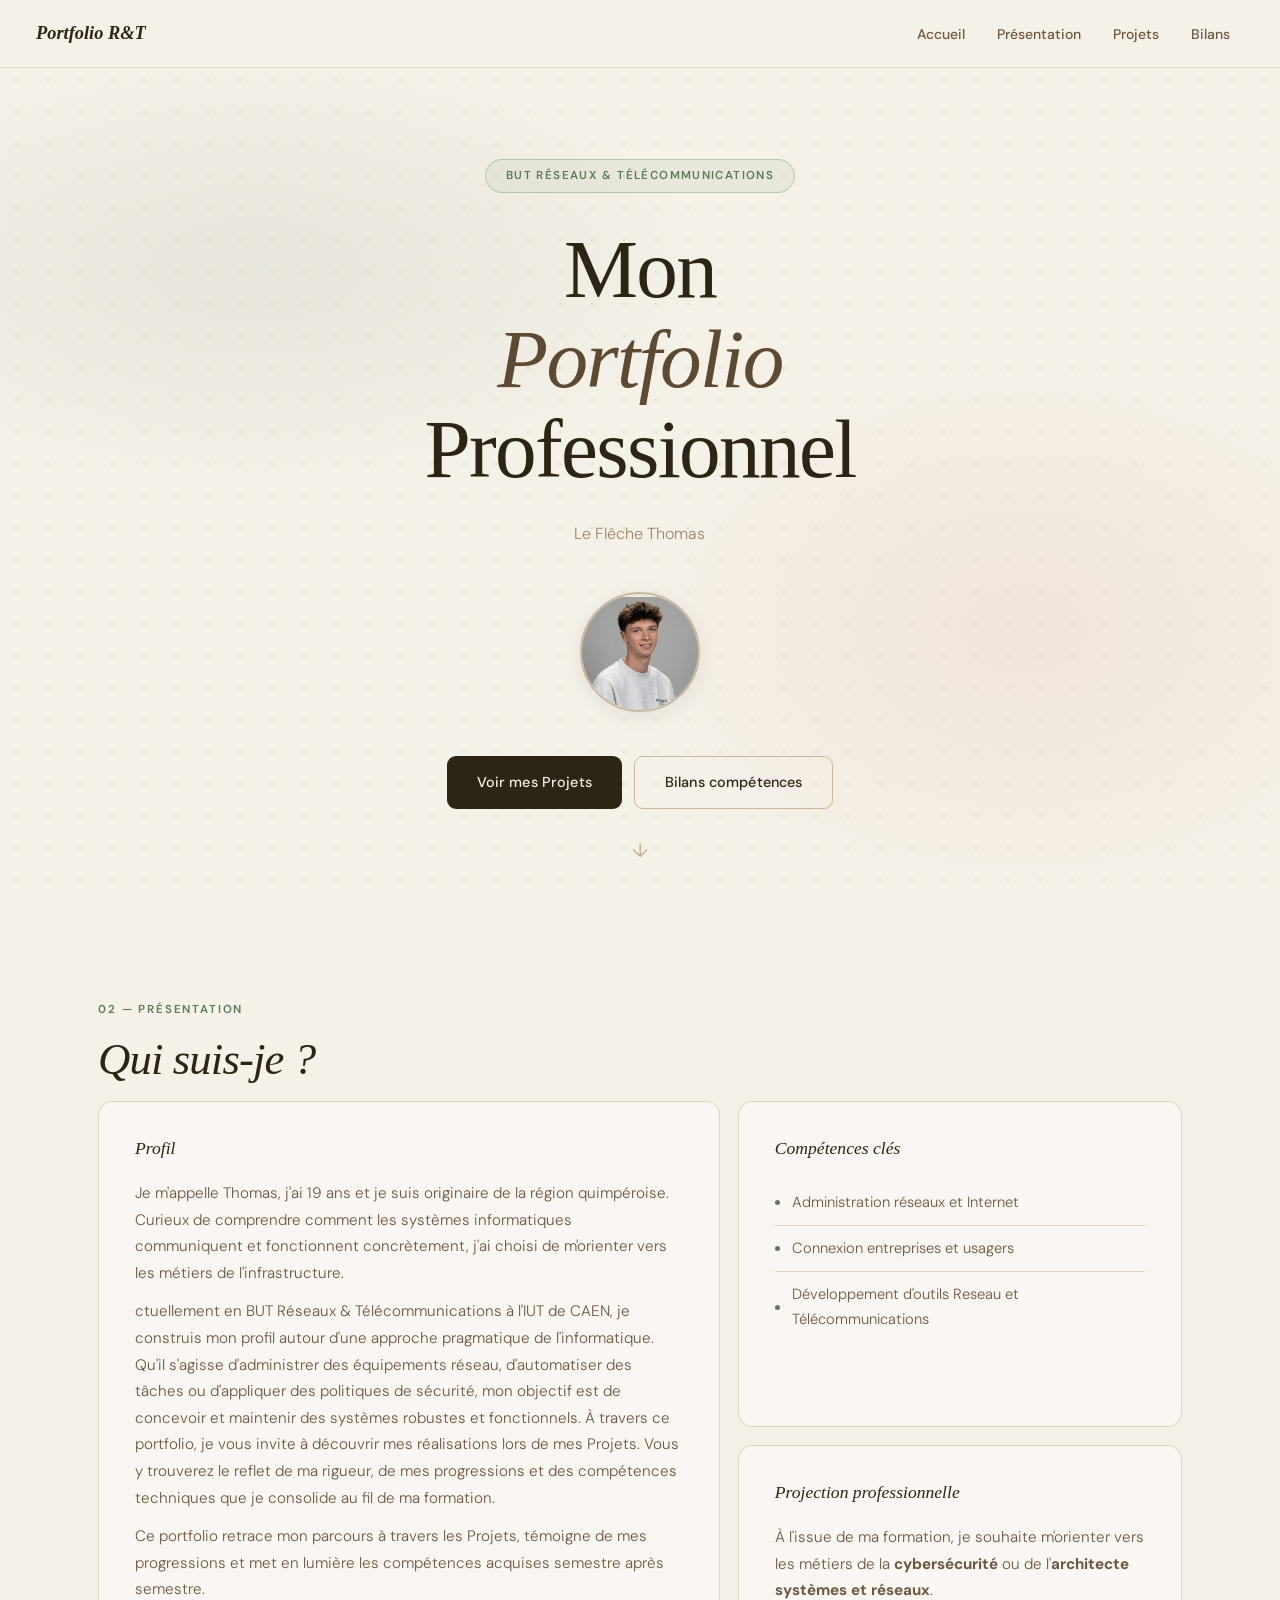
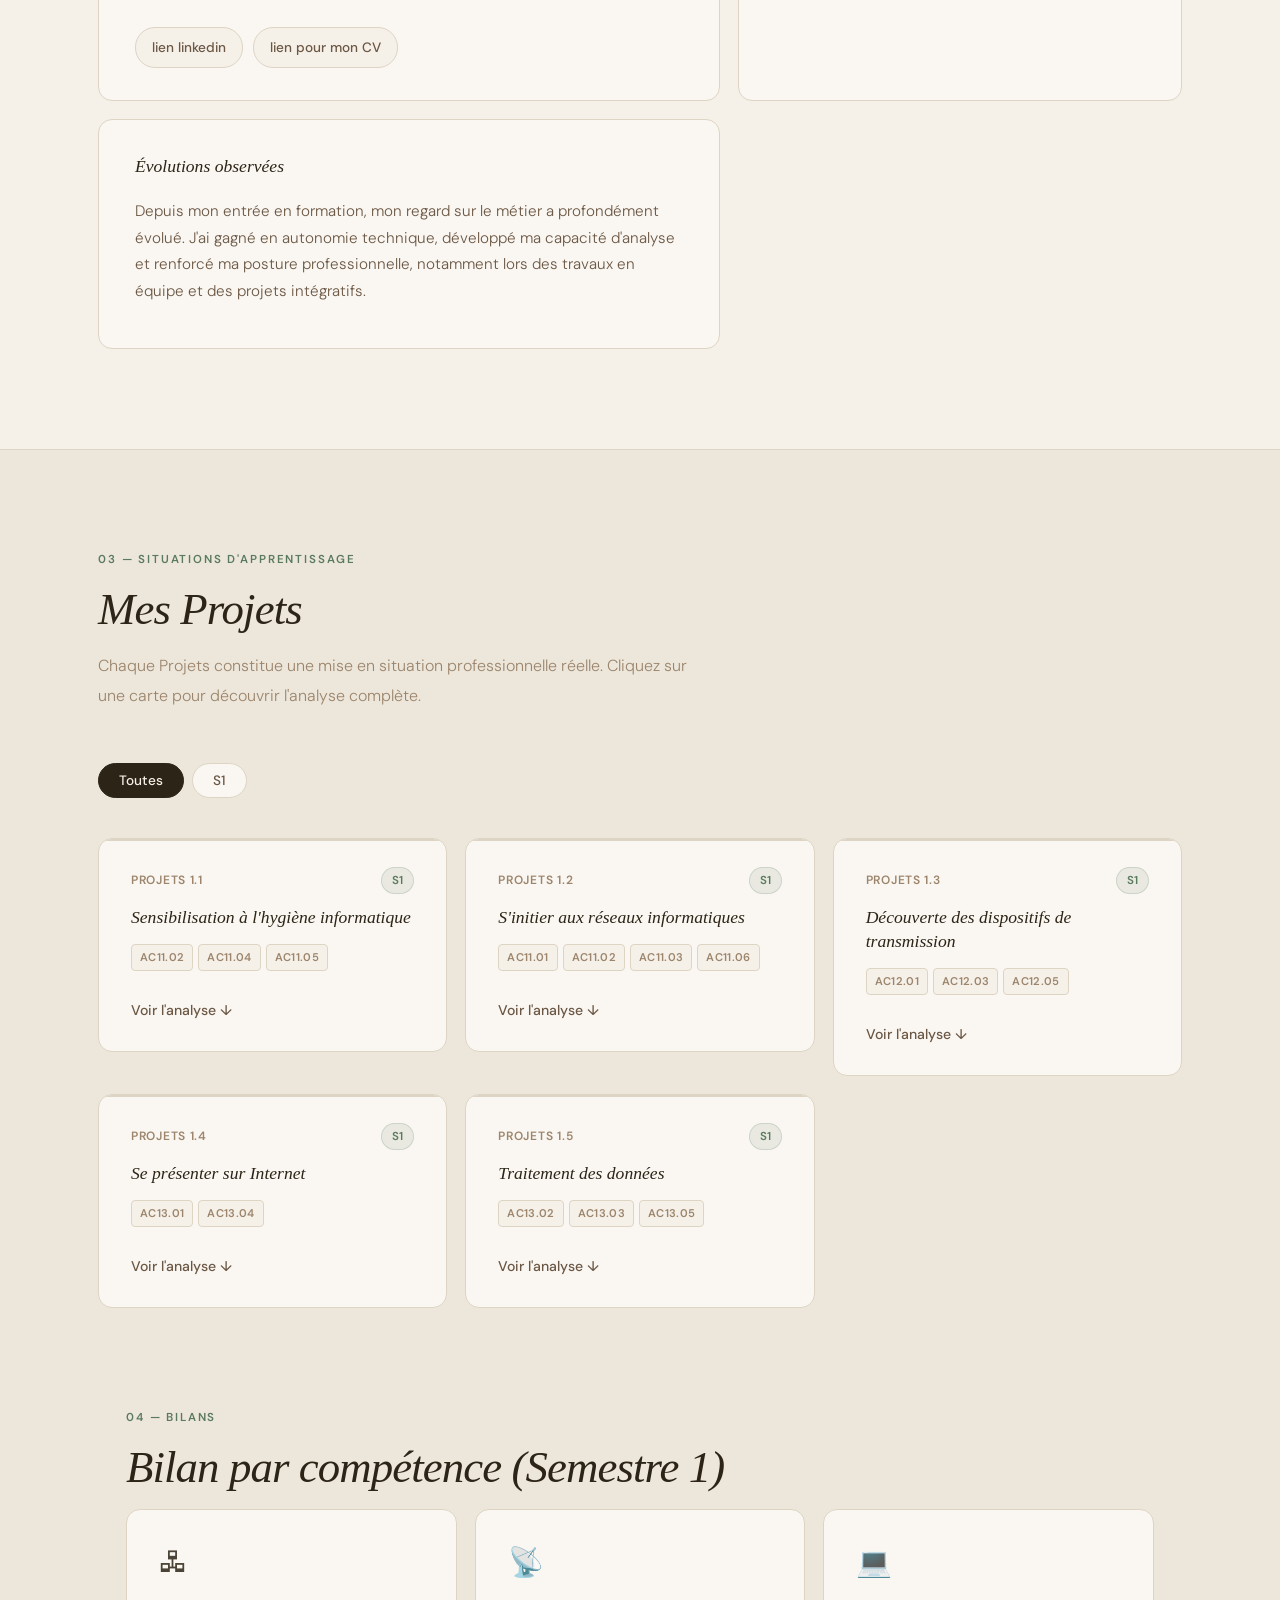
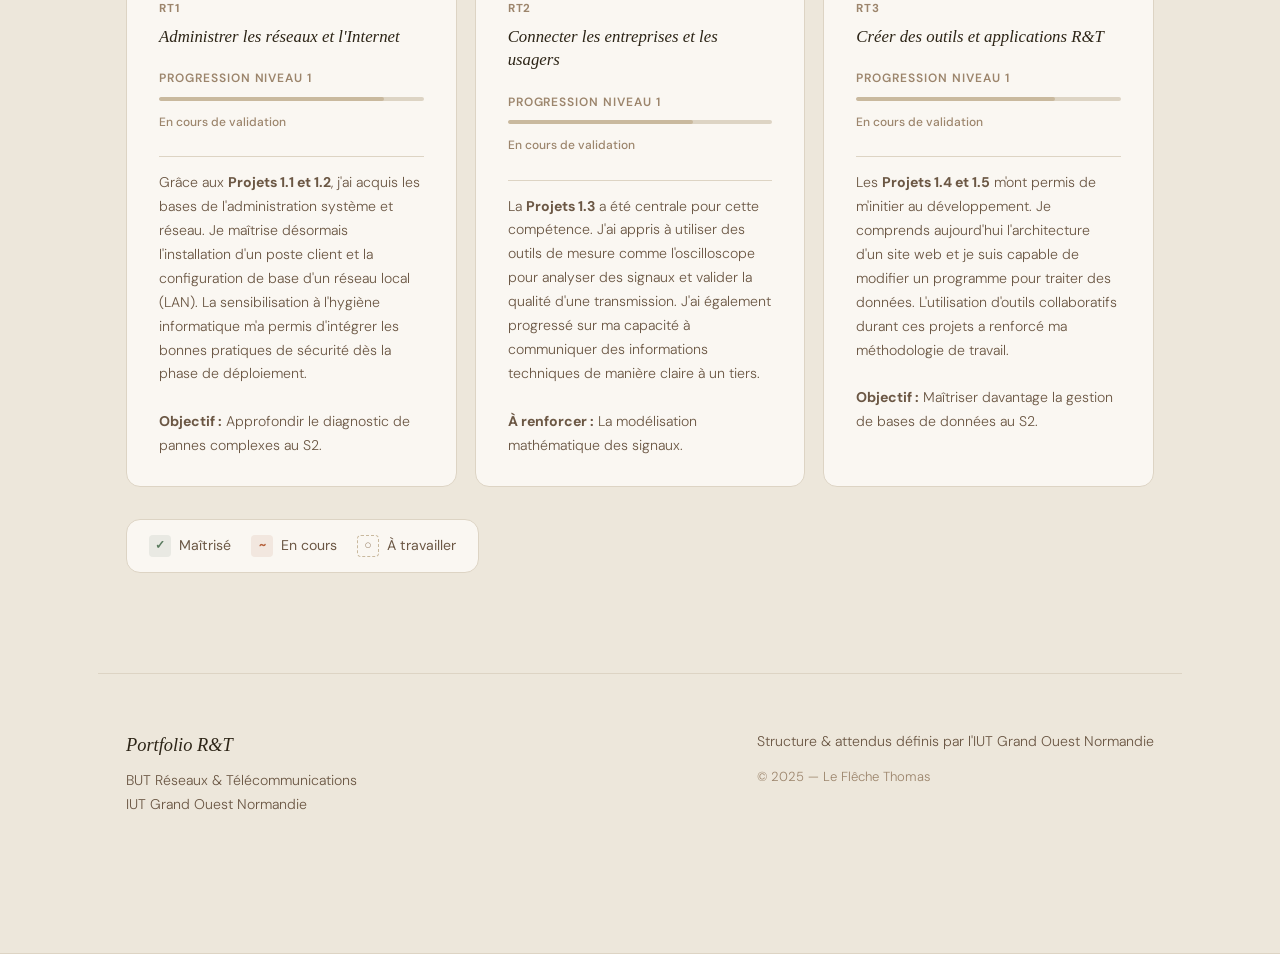
==== index.html @ 27dbfc7d "Replace 'SAÉ' with 'Projets' throughout index.html" ====
<!DOCTYPE html>
<html lang="fr">
<head>
  <meta charset="UTF-8" />
  <meta name="viewport" content="width=device-width, initial-scale=1.0" />
  <title>Portfolio — BUT R&T | IUT Grand Ouest Normandie</title>
  <link rel="stylesheet" href="style.css" />
  <link href="https://fonts.googleapis.com/css2?family=Syne:wght@400;600;700;800&family=DM+Sans:ital,opsz,wght@0,9..40,300;0,9..40,400;0,9..40,500;1,9..40,300&display=swap" rel="stylesheet" />
</head>
<body>

  <!-- ══════════ NAVIGATION ══════════ -->
  <nav class="nav" id="nav">
    <div class="nav__logo">Portfolio R&T</div>
    <ul class="nav__links">
      <li><a href="#accueil">Accueil</a></li>
      <li><a href="#presentation">Présentation</a></li>
      <li><a href="#saes">Projets</a></li>
      <li><a href="#bilans">Bilans</a></li>
    </ul>
    <button class="nav__burger" id="burger" aria-label="Menu">
      <span></span><span></span><span></span>
    </button>
  </nav>

  <!-- ══════════ HERO ══════════ -->
  <section class="hero" id="accueil">
    <div class="hero__bg">
      <div class="hero__grid"></div>
      <div class="hero__orb hero__orb--1"></div>
      <div class="hero__orb hero__orb--2"></div>
    </div>
    <div class="hero__content">
      <div class="hero__badge">BUT Réseaux & Télécommunications</div>
      <h1 class="hero__title">
        Mon<br /><span class="hero__accent">Portfolio</span><br />Professionnel
      </h1>
      <p class="hero__subtitle">
        Le Flêche Thomas<br />
      </p>
      <div class="hero__photo-wrap">
        <div class="hero__photo-placeholder">
          <svg viewBox="0 0 80 80" fill="none"><circle cx="40" cy="32" r="18" fill="var(--accent-dim)"/><ellipse cx="40" cy="72" rx="28" ry="18" fill="var(--accent-dim)"/></svg>
          <span><img src="moi.jpeg" alt=""></span>
        </div>
      </div>
      <div class="hero__cta">
        <a href="#saes" class="btn btn--primary">Voir mes Projets</a>
        <a href="#bilans" class="btn btn--ghost">Bilans compétences</a>
      </div>
    </div>
    <div class="hero__scroll">↓</div>
  </section>

  <!-- ══════════ PRÉSENTATION ══════════ -->
  <section class="section" id="presentation">
    <div class="container">
      <div class="section__label">02 — Présentation</div>
      <h2 class="section__title">Qui suis-je ?</h2>

      <div class="pres__grid">
        <div class="pres__card pres__card--main">
          <h3>Profil</h3>
          <p>
            Je m'appelle Thomas, j'ai 19 ans et je suis originaire de la région quimpéroise. 
            Curieux de comprendre comment les systèmes informatiques communiquent et fonctionnent concrètement, 
            j'ai choisi de m'orienter vers les métiers de l'infrastructure. 
          </p>
          <p>ctuellement en BUT Réseaux & Télécommunications à l'IUT de CAEN, 
            je construis mon profil autour d'une approche pragmatique de l'informatique. Qu'il s'agisse d'administrer des équipements réseau, 
            d'automatiser des tâches ou d'appliquer des politiques de sécurité, mon objectif est de concevoir et maintenir des systèmes robustes et fonctionnels.
            À travers ce portfolio, je vous invite à découvrir mes réalisations lors de mes Projets. 
            Vous y trouverez le reflet de ma rigueur, de mes progressions et des compétences techniques que je consolide au fil de ma formation.
          </p>
          <p>
            Ce portfolio retrace mon parcours à travers les Projets, témoigne de mes
            progressions et met en lumière les compétences acquises semestre après
            semestre.
          </p>
          <div class="pres__links">
            <a href="https://www.linkedin.com/in/thomas-le-fleche-48b025350" class="link-pill" target="_blank">lien linkedin</a>
            <a href="CV-Thomas-LE-FLECHE.pdf" class="link-pill" target="_blank">lien pour mon CV </a>
          </div>
        </div>

        <div class="pres__card">
          <h3>Compétences clés</h3>
          <ul class="skill-list">
            <li><span class="skill-dot"></span>Administration réseaux et Internet</li>
            <li><span class="skill-dot"></span>Connexion entreprises et usagers</li>
            <li><span class="skill-dot"></span>Développement d'outils Reseau et Télécommunications</li>
        </div>

        <div class="pres__card">
          <h3>Projection professionnelle</h3>
          <p>
            À l'issue de ma formation, je souhaite m'orienter vers les métiers
            de la <strong>cybersécurité</strong> ou de l'<strong>architecte
            systèmes et réseaux</strong>.
          </p>
        </div>

        <div class="pres__card">
          <h3>Évolutions observées</h3>
          <p>
            Depuis mon entrée en formation, mon regard sur le métier a profondément
            évolué. J'ai gagné en autonomie technique, développé ma capacité d'analyse
            et renforcé ma posture professionnelle, notamment lors des travaux en
            équipe et des projets intégratifs.
          </p>
        </div>
      </div>
    </div>
  </section>

  <!-- ══════════ SAÉ ══════════ -->
<section class="section section--dark" id="saes">
    <div class="container">
      <div class="section__label">03 — Situations d'Apprentissage</div>
      <h2 class="section__title">Mes Projets</h2>
      <p class="section__intro">
        Chaque Projets constitue une mise en situation professionnelle réelle.
        Cliquez sur une carte pour découvrir l'analyse complète.
      </p>

      <div class="saes__filters">
        <button class="filter-btn active" data-filter="all">Toutes</button>
        <button class="filter-btn" data-filter="s1">S1</button>
      </div>

      <div class="saes__grid">
        <article class="sae-card" data-sem="s1">
          <div class="sae-card__header">
            <span class="sae-card__code">Projets 1.1</span>
            <span class="sae-card__sem">S1</span>
          </div>
          <h3 class="sae-card__title">Sensibilisation à l'hygiène informatique</h3>
          <div class="sae-card__acs">
            <span class="ac-tag">AC11.02</span>
            <span class="ac-tag">AC11.04</span>
            <span class="ac-tag">AC11.05</span>
          </div>
          <div class="sae-card__body">
            <div class="sae-section">
              <h4>Description</h4>
              <p>Analyse de la politique de sécurité et identification des risques en milieu professionnel.</p>
            </div>
            <div class="sae-section">
              <h4>Autoévaluation</h4>
              <p>Prise de conscience de l'importance de la sécurité au quotidien. Axe d'amélioration : approfondir les aspects réglementaires.</p>
            </div>
          </div>
          <button class="sae-card__toggle">Voir l'analyse ↓</button>
        </article>

        <article class="sae-card" data-sem="s1">
          <div class="sae-card__header">
            <span class="sae-card__code">Projets 1.2</span>
            <span class="sae-card__sem">S1</span>
          </div>
          <h3 class="sae-card__title">S'initier aux réseaux informatiques</h3>
          <div class="sae-card__acs">
            <span class="ac-tag">AC11.01</span>
            <span class="ac-tag">AC11.02</span>
            <span class="ac-tag">AC11.03</span>
            <span class="ac-tag">AC11.06</span>
          </div>
          <div class="sae-card__body">
            <div class="sae-section">
              <h4>Description</h4>
              <p>Configuration de base d'un réseau local et installation de postes clients.</p>
            </div>
            <div class="sae-section">
              <h4>Autoévaluation</h4>
              <p>Bonne maîtrise des commandes de base. Progression sur la compréhension du modèle OSI.</p>
            </div>
          </div>
          <button class="sae-card__toggle">Voir l'analyse ↓</button>
        </article>

        <article class="sae-card" data-sem="s1">
          <div class="sae-card__header">
            <span class="sae-card__code">Projets 1.3</span>
            <span class="sae-card__sem">S1</span>
          </div>
          <h3 class="sae-card__title">Découverte des dispositifs de transmission</h3>
          <div class="sae-card__acs">
            <span class="ac-tag">AC12.01</span>
            <span class="ac-tag">AC12.03</span>
            <span class="ac-tag">AC12.05</span>
          </div>
          <div class="sae-card__body">
            <div class="sae-section">
              <h4>Description</h4>
              <p>Mesure et analyse de signaux pour comprendre les principes fondamentaux de la transmission de données.</p>
            </div>
            <div class="sae-section">
              <h4>Autoévaluation</h4>
              <p>Utilisation efficace des outils de mesure (oscilloscope). Compréhension claire des phénomènes de propagation.</p>
            </div>
          </div>
          <button class="sae-card__toggle">Voir l'analyse ↓</button>
        </article>

        <article class="sae-card" data-sem="s1">
          <div class="sae-card__header">
            <span class="sae-card__code">Projets 1.4</span>
            <span class="sae-card__sem">S1</span>
          </div>
          <h3 class="sae-card__title">Se présenter sur Internet</h3>
          <div class="sae-card__acs">
            <span class="ac-tag">AC13.01</span>
            <span class="ac-tag">AC13.04</span>
          </div>
          <div class="sae-card__body">
            <div class="sae-section">
              <h4>Description</h4>
              <p>Apprentissage de l'architecture d'un site Web et utilisation des outils de développement.</p>
            </div>
          </div>
          <button class="sae-card__toggle">Voir l'analyse ↓</button>
        </article>

        <article class="sae-card" data-sem="s1">
          <div class="sae-card__header">
            <span class="sae-card__code">Projets 1.5</span>
            <span class="sae-card__sem">S1</span>
          </div>
          <h3 class="sae-card__title">Traitement des données</h3>
          <div class="sae-card__acs">
            <span class="ac-tag">AC13.02</span>
            <span class="ac-tag">AC13.03</span>
            <span class="ac-tag">AC13.05</span>
          </div>
          <div class="sae-card__body">
            <div class="sae-section">
              <h4>Description</h4>
              <p>Lire, exécuter et modifier un programme pour traiter des ensembles de données.</p>
            </div>
          </div>
          <button class="sae-card__toggle">Voir l'analyse ↓</button>
        </article>
      </div>
  <!-- ══════════ BILANS COMPÉTENCES ══════════ -->
 <section class="section" id="bilans">
    <div class="container">
      <div class="section__label">04 — Bilans</div>
      <h2 class="section__title">Bilan par compétence (Semestre 1)</h2>

      <div class="bilans__grid">

        <div class="bilan-card">
          <div class="bilan-card__icon">🖧</div>
          <div class="bilan-card__code">RT1</div>
          <h3>Administrer les réseaux et l'Internet</h3>
          <div class="bilan-card__level">
            <span class="level-label">Progression Niveau 1</span>
            <div class="level-bar"><div class="level-fill" style="width:85%"></div></div>
            <span class="level-pct">En cours de validation</span>
          </div>
          <p class="bilan-card__text">
            Grâce aux <strong>Projets 1.1 et 1.2</strong>, j'ai acquis les bases de l'administration système et réseau. Je maîtrise désormais l'installation d'un poste client et la configuration de base d'un réseau local (LAN). La sensibilisation à l'hygiène informatique m'a permis d'intégrer les bonnes pratiques de sécurité dès la phase de déploiement. 
            <br><br><strong>Objectif :</strong> Approfondir le diagnostic de pannes complexes au S2.
          </p>
        </div>

        <div class="bilan-card">
          <div class="bilan-card__icon">📡</div>
          <div class="bilan-card__code">RT2</div>
          <h3>Connecter les entreprises et les usagers</h3>
          <div class="bilan-card__level">
            <span class="level-label">Progression Niveau 1</span>
            <div class="level-bar"><div class="level-fill" style="width:70%"></div></div>
            <span class="level-pct">En cours de validation</span>
          </div>
          <p class="bilan-card__text">
            La <strong>Projets 1.3</strong> a été centrale pour cette compétence. J'ai appris à utiliser des outils de mesure comme l'oscilloscope pour analyser des signaux et valider la qualité d'une transmission. J'ai également progressé sur ma capacité à communiquer des informations techniques de manière claire à un tiers.
            <br><br><strong>À renforcer :</strong> La modélisation mathématique des signaux.
          </p>
        </div>

        <div class="bilan-card">
          <div class="bilan-card__icon">💻</div>
          <div class="bilan-card__code">RT3</div>
          <h3>Créer des outils et applications R&T</h3>
          <div class="bilan-card__level">
            <span class="level-label">Progression Niveau 1</span>
            <div class="level-bar"><div class="level-fill" style="width:75%"></div></div>
            <span class="level-pct">En cours de validation</span>
          </div>
          <p class="bilan-card__text">
            Les <strong>Projets 1.4 et 1.5</strong> m'ont permis de m'initier au développement. Je comprends aujourd'hui l'architecture d'un site web et je suis capable de modifier un programme pour traiter des données. L'utilisation d'outils collaboratifs durant ces projets a renforcé ma méthodologie de travail.
            <br><br><strong>Objectif :</strong> Maîtriser davantage la gestion de bases de données au S2.
          </p>
        </div>

      </div>

      <div class="legend">
        <span class="legend-item"><span class="ac-status ac-status--ok">✓</span> Maîtrisé</span>
        <span class="legend-item"><span class="ac-status ac-status--progress">~</span> En cours</span>
        <span class="legend-item"><span class="ac-status ac-status--todo">○</span> À travailler</span>
      </div>
    </div>
  </section>

  <!-- ══════════ FOOTER ══════════ -->
  <footer class="footer">
    <div class="container footer__inner">
      <div class="footer__left">
        <div class="footer__logo">Portfolio R&T</div>
        <p>BUT Réseaux & Télécommunications<br/>IUT Grand Ouest Normandie</p>
      </div>
      <div class="footer__right">
        <p>Structure &amp; attendus définis par l'IUT Grand Ouest Normandie</p>
        <p class="footer__copy">© 2025 —  Le Flêche Thomas</p>
      </div>
    </div>
  </footer>

  <script src="script.js"></script>
</body>
</html>
---- style.css ----
/* ══════════════════════════════════════════════
   PORTFOLIO R&T — style.css
   Esthétique naturelle · Terre & Lin
   ══════════════════════════════════════════════ */

:root {
  --bg:         #f5f0e8;
  --bg-2:       #ede7db;
  --bg-card:    #faf7f2;
  --bg-card-hover: #f0ebe1;

  --border:        #ddd4c4;
  --border-accent: #c9b99e;

  --accent:    #2c2416;
  --accent-dim: rgba(44, 36, 22, 0.06);
  --accent-2:  #5c4a32;

  --cyber:     #5a7a5e;
  --cyber-dim: rgba(90, 122, 94, 0.1);
  --warn:      #b5603a;

  --text:      #2c2416;
  --text-muted: #6b5744;
  --text-dim:  #9c856c;

  --radius:    14px;
  --radius-sm: 9px;
  --transition: 0.3s ease;

  --font-head: 'Fraunces', Georgia, serif;
  --font-body: 'DM Sans', sans-serif;

  --nav-h: 68px;
}

/* ── Reset & Base ────────────────────────────── */
*, *::before, *::after { box-sizing: border-box; margin: 0; padding: 0; }
html { scroll-behavior: smooth; }

body {
  font-family: var(--font-body);
  background: var(--bg);
  color: var(--text);
  line-height: 1.7;
  overflow-x: hidden;
}

a { color: var(--text-muted); text-decoration: none; transition: var(--transition); }
a:hover { color: var(--accent); }
ul { list-style: none; }
img { max-width: 100%; display: block; }

.container {
  max-width: 1140px;
  margin: 0 auto;
  padding: 0 28px;
  position: relative;
  z-index: 1;
}

/* ══════════════════════════════════════════════
   NAVIGATION
══════════════════════════════════════════════ */
.nav {
  position: fixed;
  top: 0; left: 0; right: 0;
  z-index: 100;
  height: var(--nav-h);
  display: flex;
  align-items: center;
  justify-content: space-between;
  padding: 0 36px;
  background: rgba(245, 240, 232, 0.9);
  backdrop-filter: blur(14px);
  border-bottom: 1px solid var(--border);
}

.nav__logo {
  font-family: var(--font-head);
  font-weight: 600;
  font-size: 1.15rem;
  color: var(--accent);
  font-style: italic;
}

.nav__links { display: flex; gap: 4px; }
.nav__links a {
  color: var(--text-muted);
  font-size: 0.875rem;
  font-weight: 500;
  padding: 6px 14px;
  border-radius: 20px;
  transition: color var(--transition), background var(--transition);
}
.nav__links a:hover {
  color: var(--accent);
  background: var(--accent-dim);
  text-decoration: none;
}

.nav__burger {
  display: none;
  flex-direction: column;
  gap: 5px;
  background: none;
  border: none;
  cursor: pointer;
  padding: 6px;
}
.nav__burger span {
  display: block;
  width: 22px; height: 1.5px;
  background: var(--accent);
  border-radius: 2px;
  transition: var(--transition);
}

/* ══════════════════════════════════════════════
   HERO
══════════════════════════════════════════════ */
.hero {
  position: relative;
  min-height: 100vh;
  display: flex;
  align-items: center;
  justify-content: center;
  overflow: hidden;
  padding-top: var(--nav-h);
}

.hero__bg { position: absolute; inset: 0; z-index: 0; }

.hero__grid {
  position: absolute;
  inset: 0;
  background-image:
    radial-gradient(ellipse 60% 40% at 20% 30%, rgba(90,122,94,0.09) 0%, transparent 60%),
    radial-gradient(ellipse 50% 50% at 80% 70%, rgba(181,96,58,0.07) 0%, transparent 60%),
    radial-gradient(var(--border) 1px, transparent 1px);
  background-size: auto, auto, 32px 32px;
}

.hero__orb { display: none; }

.hero__content {
  position: relative;
  z-index: 1;
  text-align: center;
  max-width: 780px;
  padding: 60px 24px;
  animation: fadeUp 1s cubic-bezier(0.4,0,0.2,1) both;
}
@keyframes fadeUp {
  from { opacity: 0; transform: translateY(24px); }
  to   { opacity: 1; transform: translateY(0); }
}

.hero__badge {
  display: inline-block;
  font-size: 0.72rem;
  font-weight: 600;
  letter-spacing: 0.12em;
  text-transform: uppercase;
  color: var(--cyber);
  border: 1px solid rgba(90,122,94,0.3);
  background: rgba(90,122,94,0.08);
  padding: 6px 20px;
  border-radius: 100px;
  margin-bottom: 32px;
}

.hero__title {
  font-family: var(--font-head);
  font-size: clamp(2.8rem, 7vw, 5.2rem);
  font-weight: 300;
  line-height: 1.08;
  letter-spacing: -0.02em;
  margin-bottom: 24px;
  color: var(--accent);
}

.hero__accent {
  font-style: italic;
  font-weight: 400;
  color: var(--accent-2);
}

.hero__subtitle {
  font-size: 1rem;
  color: var(--text-dim);
  margin-bottom: 44px;
  line-height: 1.85;
  font-weight: 300;
}

.hero__photo-wrap { display: flex; justify-content: center; margin-bottom: 44px; }

.hero__photo-placeholder {
  width: 120px; height: 120px;
  border-radius: 50%;
  background: var(--bg-2);
  border: 2px solid var(--border-accent);
  display: flex;
  flex-direction: column;
  align-items: center;
  justify-content: center;
  gap: 6px;
  color: var(--text-dim);
  font-size: 0.72rem;
  overflow: hidden;
  box-shadow: 0 4px 20px rgba(44,36,22,0.08);
}
.hero__photo-placeholder svg { width: 52px; height: 52px; fill: var(--border-accent); }

.hero__cta { display: flex; gap: 12px; justify-content: center; flex-wrap: wrap; }

.btn {
  display: inline-flex;
  align-items: center;
  gap: 8px;
  padding: 13px 30px;
  border-radius: var(--radius-sm);
  font-family: var(--font-body);
  font-weight: 500;
  font-size: 0.9rem;
  transition: var(--transition);
  border: none;
  cursor: pointer;
  text-decoration: none;
  letter-spacing: 0.01em;
}
.btn--primary { background: var(--accent); color: var(--bg); }
.btn--primary:hover {
  background: var(--accent-2);
  color: var(--bg);
  transform: translateY(-2px);
  box-shadow: 0 8px 24px rgba(44,36,22,0.18);
  text-decoration: none;
}
.btn--ghost {
  background: transparent;
  color: var(--accent);
  border: 1px solid var(--border-accent);
}
.btn--ghost:hover {
  background: var(--accent-dim);
  border-color: var(--accent);
  transform: translateY(-2px);
  text-decoration: none;
}

.hero__scroll {
  position: absolute;
  bottom: 32px; left: 50%;
  transform: translateX(-50%);
  color: var(--text-dim);
  font-size: 1.2rem;
  animation: bounce 2.4s ease-in-out infinite;
  z-index: 1;
  opacity: 0.6;
}
@keyframes bounce {
  0%, 100% { transform: translateX(-50%) translateY(0); }
  50%       { transform: translateX(-50%) translateY(8px); }
}
/* Nouvelle classe pour styliser l'image */
.hero__profile-img {
  width: 100%;
  height: 100%;
  border-radius: 50%;
  object-fit: cover; /* Crucial pour ne pas déformer l'image */
  display: block;
}


/* ══════════════════════════════════════════════
   SECTIONS
══════════════════════════════════════════════ */
.section { padding: 100px 0; }

.section--dark {
  background: var(--bg-2);
  border-top: 1px solid var(--border);
  border-bottom: 1px solid var(--border);
}

.section__label {
  font-size: 0.72rem;
  font-weight: 600;
  letter-spacing: 0.16em;
  text-transform: uppercase;
  color: var(--cyber);
  margin-bottom: 14px;
}

.section__title {
  font-family: var(--font-head);
  font-size: clamp(2rem, 5vw, 2.8rem);
  font-weight: 300;
  font-style: italic;
  letter-spacing: -0.02em;
  margin-bottom: 16px;
  line-height: 1.15;
  color: var(--accent);
}

.section__intro {
  color: var(--text-dim);
  max-width: 600px;
  font-size: 1rem;
  margin-bottom: 52px;
  font-weight: 300;
  line-height: 1.85;
}

/* ══════════════════════════════════════════════
   PRÉSENTATION
══════════════════════════════════════════════ */
.pres__grid { display: grid; grid-template-columns: 1.4fr 1fr; gap: 18px; }

.pres__card {
  background: var(--bg-card);
  border: 1px solid var(--border);
  border-radius: var(--radius);
  padding: 32px 36px;
  transition: transform var(--transition), box-shadow var(--transition);
}
.pres__card:hover {
  transform: translateY(-3px);
  box-shadow: 0 12px 32px rgba(44,36,22,0.07);
}
.pres__card--main { grid-row: span 2; }
.pres__card h3 {
  font-family: var(--font-head);
  font-size: 1.1rem;
  font-weight: 400;
  font-style: italic;
  color: var(--accent);
  margin-bottom: 16px;
}
.pres__card p {
  color: var(--text-muted);
  margin-bottom: 12px;
  font-size: 0.95rem;
  font-weight: 300;
  line-height: 1.75;
}

.pres__links { display: flex; gap: 10px; flex-wrap: wrap; margin-top: 24px; }
.link-pill {
  display: inline-flex;
  align-items: center;
  gap: 6px;
  padding: 8px 16px;
  border-radius: 20px;
  background: var(--bg);
  border: 1px solid var(--border);
  color: var(--text-muted);
  font-size: 0.85rem;
  font-weight: 500;
}
.link-pill:hover {
  background: var(--cyber-dim);
  border-color: rgba(90,122,94,0.35);
  color: var(--cyber);
  text-decoration: none;
}

.skill-list li {
  display: flex;
  align-items: center;
  gap: 12px;
  padding: 10px 0;
  border-bottom: 1px solid var(--border);
  color: var(--text-muted);
  font-size: 0.92rem;
  font-weight: 300;
}
.skill-list li:last-child { border-bottom: none; }
.skill-dot { width: 5px; height: 5px; border-radius: 50%; background: var(--cyber); flex-shrink: 0; }

/* ══════════════════════════════════════════════
   SAÉ
══════════════════════════════════════════════ */
.saes__filters { display: flex; gap: 8px; flex-wrap: wrap; margin-bottom: 40px; }
.filter-btn {
  padding: 8px 20px;
  border-radius: 20px;
  background: var(--bg-card);
  border: 1px solid var(--border);
  color: var(--text-muted);
  font-family: var(--font-body);
  font-size: 0.85rem;
  font-weight: 500;
  cursor: pointer;
  transition: var(--transition);
}
.filter-btn:hover, .filter-btn.active {
  background: var(--accent);
  border-color: var(--accent);
  color: var(--bg);
}

.saes__grid {
  display: grid;
  grid-template-columns: repeat(auto-fill, minmax(320px, 1fr));
  gap: 18px;
  align-items: start;
}

.sae-card {
  background: var(--bg-card);
  border: 1px solid var(--border);
  border-radius: var(--radius);
  padding: 28px 32px;
  transition: transform var(--transition), box-shadow var(--transition), border-color var(--transition);
  position: relative;
  overflow: hidden;
}
.sae-card::before {
  content: '';
  position: absolute;
  top: 0; left: 0; right: 0;
  height: 2px;
  background: var(--border);
  transition: background var(--transition);
}
.sae-card:hover {
  transform: translateY(-4px);
  box-shadow: 0 16px 40px rgba(44,36,22,0.08);
  border-color: var(--border-accent);
}
.sae-card:hover::before { background: var(--cyber); }

.sae-card__header {
  display: flex;
  align-items: center;
  justify-content: space-between;
  margin-bottom: 12px;
}
.sae-card__code {
  font-size: 0.75rem;
  font-weight: 600;
  letter-spacing: 0.06em;
  color: var(--text-dim);
  text-transform: uppercase;
}
.sae-card__sem {
  font-size: 0.72rem;
  font-weight: 600;
  color: var(--cyber);
  background: var(--cyber-dim);
  padding: 3px 10px;
  border-radius: 20px;
  border: 1px solid rgba(90,122,94,0.2);
}

.sae-card__title {
  font-family: var(--font-head);
  font-size: 1.1rem;
  font-weight: 400;
  font-style: italic;
  line-height: 1.35;
  margin-bottom: 14px;
  color: var(--accent);
}

.sae-card__acs { display: flex; flex-wrap: wrap; gap: 5px; margin-bottom: 16px; }
.ac-tag {
  font-size: 0.7rem;
  font-weight: 600;
  padding: 3px 8px;
  border-radius: 4px;
  background: var(--bg);
  border: 1px solid var(--border);
  color: var(--text-dim);
  letter-spacing: 0.03em;
}

.sae-card__body { display: none; animation: slideDown 0.3s ease; }
.sae-card__body.open { display: block; }

@keyframes slideDown {
  from { opacity: 0; transform: translateY(-6px); }
  to   { opacity: 1; transform: translateY(0); }
}

.sae-section { margin-bottom: 16px; padding-bottom: 16px; border-bottom: 1px solid var(--border); }
.sae-section:last-child { border-bottom: none; }
.sae-section h4 {
  font-size: 0.72rem;
  font-weight: 600;
  color: var(--text-dim);
  margin-bottom: 8px;
  text-transform: uppercase;
  letter-spacing: 0.1em;
}
.sae-section p { color: var(--text-muted); font-size: 0.88rem; line-height: 1.7; font-weight: 300; }

.trace-placeholder {
  display: inline-flex;
  align-items: center;
  gap: 8px;
  background: var(--bg);
  border: 1px solid var(--border);
  border-radius: var(--radius-sm);
  padding: 8px 14px;
  font-size: 0.84rem;
  color: var(--text-muted);
  margin: 4px 0;
  width: 100%;
}

.sae-card__toggle {
  margin-top: 14px;
  background: none;
  border: none;
  color: var(--text-muted);
  font-family: var(--font-body);
  font-size: 0.88rem;
  font-weight: 500;
  cursor: pointer;
  padding: 0;
  transition: color var(--transition);
}
.sae-card__toggle:hover { color: var(--cyber); }

.sae-card--add {
  display: flex;
  flex-direction: column;
  align-items: center;
  justify-content: center;
  text-align: center;
  border-style: dashed;
  min-height: 200px;
  background: transparent;
  box-shadow: none;
}
.sae-card__add-icon { font-size: 2rem; color: var(--border-accent); margin-bottom: 12px; }
.sae-card--add h3 {
  font-size: 1rem;
  font-weight: 400;
  color: var(--text-muted);
  margin-bottom: 8px;
  font-family: var(--font-head);
  font-style: italic;
}
.sae-card--add p { font-size: 0.85rem; color: var(--text-dim); font-weight: 300; }
.sae-card--add:hover {
  border-color: var(--cyber);
  background: rgba(90,122,94,0.03);
  transform: none;
}

/* ══════════════════════════════════════════════
   BILANS
══════════════════════════════════════════════ */
.bilans__grid {
  display: grid;
  grid-template-columns: repeat(auto-fill, minmax(270px, 1fr));
  gap: 18px;
  margin-bottom: 32px;
}

.bilan-card {
  background: var(--bg-card);
  border: 1px solid var(--border);
  border-radius: var(--radius);
  padding: 28px 32px;
  transition: transform var(--transition), box-shadow var(--transition);
}
.bilan-card:hover {
  transform: translateY(-3px);
  box-shadow: 0 12px 28px rgba(44,36,22,0.07);
}

.bilan-card__icon { font-size: 1.8rem; margin-bottom: 12px; opacity: 0.85; }
.bilan-card__code {
  font-size: 0.72rem;
  font-weight: 700;
  letter-spacing: 0.08em;
  color: var(--text-dim);
  margin-bottom: 6px;
  text-transform: uppercase;
}
.bilan-card h3 {
  font-family: var(--font-head);
  font-size: 1.05rem;
  font-weight: 400;
  font-style: italic;
  line-height: 1.4;
  margin-bottom: 20px;
  color: var(--accent);
}

.bilan-card__level { margin-bottom: 22px; }
.level-label {
  font-size: 0.75rem;
  color: var(--text-dim);
  display: block;
  margin-bottom: 8px;
  font-weight: 600;
  text-transform: uppercase;
  letter-spacing: 0.08em;
}
.level-bar { height: 4px; background: var(--border); border-radius: 100px; overflow: hidden; margin-bottom: 6px; }
.level-fill {
  height: 100%;
  border-radius: 100px;
  background: var(--border-accent);
  transition: width 1.2s cubic-bezier(0.4,0,0.2,1);
}
.bilan-card--cyber .level-fill { background: var(--cyber); }
.level-pct { font-size: 0.75rem; color: var(--text-dim); font-weight: 500; }

.bilan-card__acs { margin-bottom: 18px; display: flex; flex-direction: column; gap: 5px; }
.ac-row {
  display: flex;
  align-items: center;
  justify-content: space-between;
  padding: 6px 10px;
  border-radius: 6px;
  background: var(--bg);
  border: 1px solid var(--border);
}
.ac-code { font-size: 0.83rem; font-weight: 500; color: var(--text-muted); }
.ac-status {
  font-size: 0.78rem;
  font-weight: 700;
  width: 22px; height: 22px;
  display: flex;
  align-items: center;
  justify-content: center;
  border-radius: 4px;
}
.ac-status--ok { background: var(--cyber-dim); color: var(--cyber); }
.ac-status--progress { background: rgba(181,96,58,0.1); color: var(--warn); }
.ac-status--todo { background: transparent; color: var(--text-dim); border: 1px dashed var(--border-accent); }

.bilan-card__text {
  font-size: 0.88rem;
  color: var(--text-muted);
  line-height: 1.7;
  margin-top: 14px;
  padding-top: 14px;
  border-top: 1px solid var(--border);
  font-weight: 300;
}

.legend {
  display: flex;
  gap: 20px;
  flex-wrap: wrap;
  padding: 14px 22px;
  background: var(--bg-card);
  border: 1px solid var(--border);
  border-radius: var(--radius);
  width: fit-content;
}
.legend-item { display: flex; align-items: center; gap: 8px; font-size: 0.88rem; color: var(--text-muted); }

.hidden { display: none !important; }
/* ══════════════════════════════════════════════
   FOOTER
══════════════════════════════════════════════ */
.footer { border-top: 1px solid var(--border); padding: 56px 0 36px; background: var(--bg-2); }
.footer__inner { display: flex; align-items: flex-start; justify-content: space-between; gap: 32px; flex-wrap: wrap; }
.footer__logo { font-family: var(--font-head); font-weight: 400; font-style: italic; font-size: 1.15rem; color: var(--accent); margin-bottom: 8px; }
.footer__left p, .footer__right p { font-size: 0.88rem; color: var(--text-muted); line-height: 1.7; font-weight: 300; }
.footer__copy { margin-top: 12px; font-size: 0.82rem !important; color: var(--text-dim) !important; }

/* ══════════════════════════════════════════════
   RESPONSIVE
══════════════════════════════════════════════ */
@media (max-width: 900px) {
  .pres__grid { grid-template-columns: 1fr; }
  .pres__card--main { grid-row: auto; }
}

@media (max-width: 700px) {
  .nav__links { display: none; }
  .nav__burger { display: flex; }

  .nav.menu-open .nav__links {
    display: flex;
    flex-direction: column;
    position: absolute;
    top: var(--nav-h); left: 0; right: 0;
    background: rgba(245,240,232,0.97);
    backdrop-filter: blur(12px);
    border-bottom: 1px solid var(--border);
    padding: 16px;
    gap: 4px;
    box-shadow: 0 10px 30px rgba(44,36,22,0.08);
  }
  .nav.menu-open .nav__links a { padding: 12px 16px; width: 100%; }

  .section { padding: 64px 0; }
  .saes__grid, .bilans__grid { grid-template-columns: 1fr; }

  .footer__inner { flex-direction: column; }
}

/* ── Scrollbar ───────────────────────────────── */
::-webkit-scrollbar { width: 7px; }
::-webkit-scrollbar-track { background: var(--bg); }
::-webkit-scrollbar-thumb { background: var(--border-accent); border-radius: 4px; }
::-webkit-scrollbar-thumb:hover { background: var(--text-dim); }
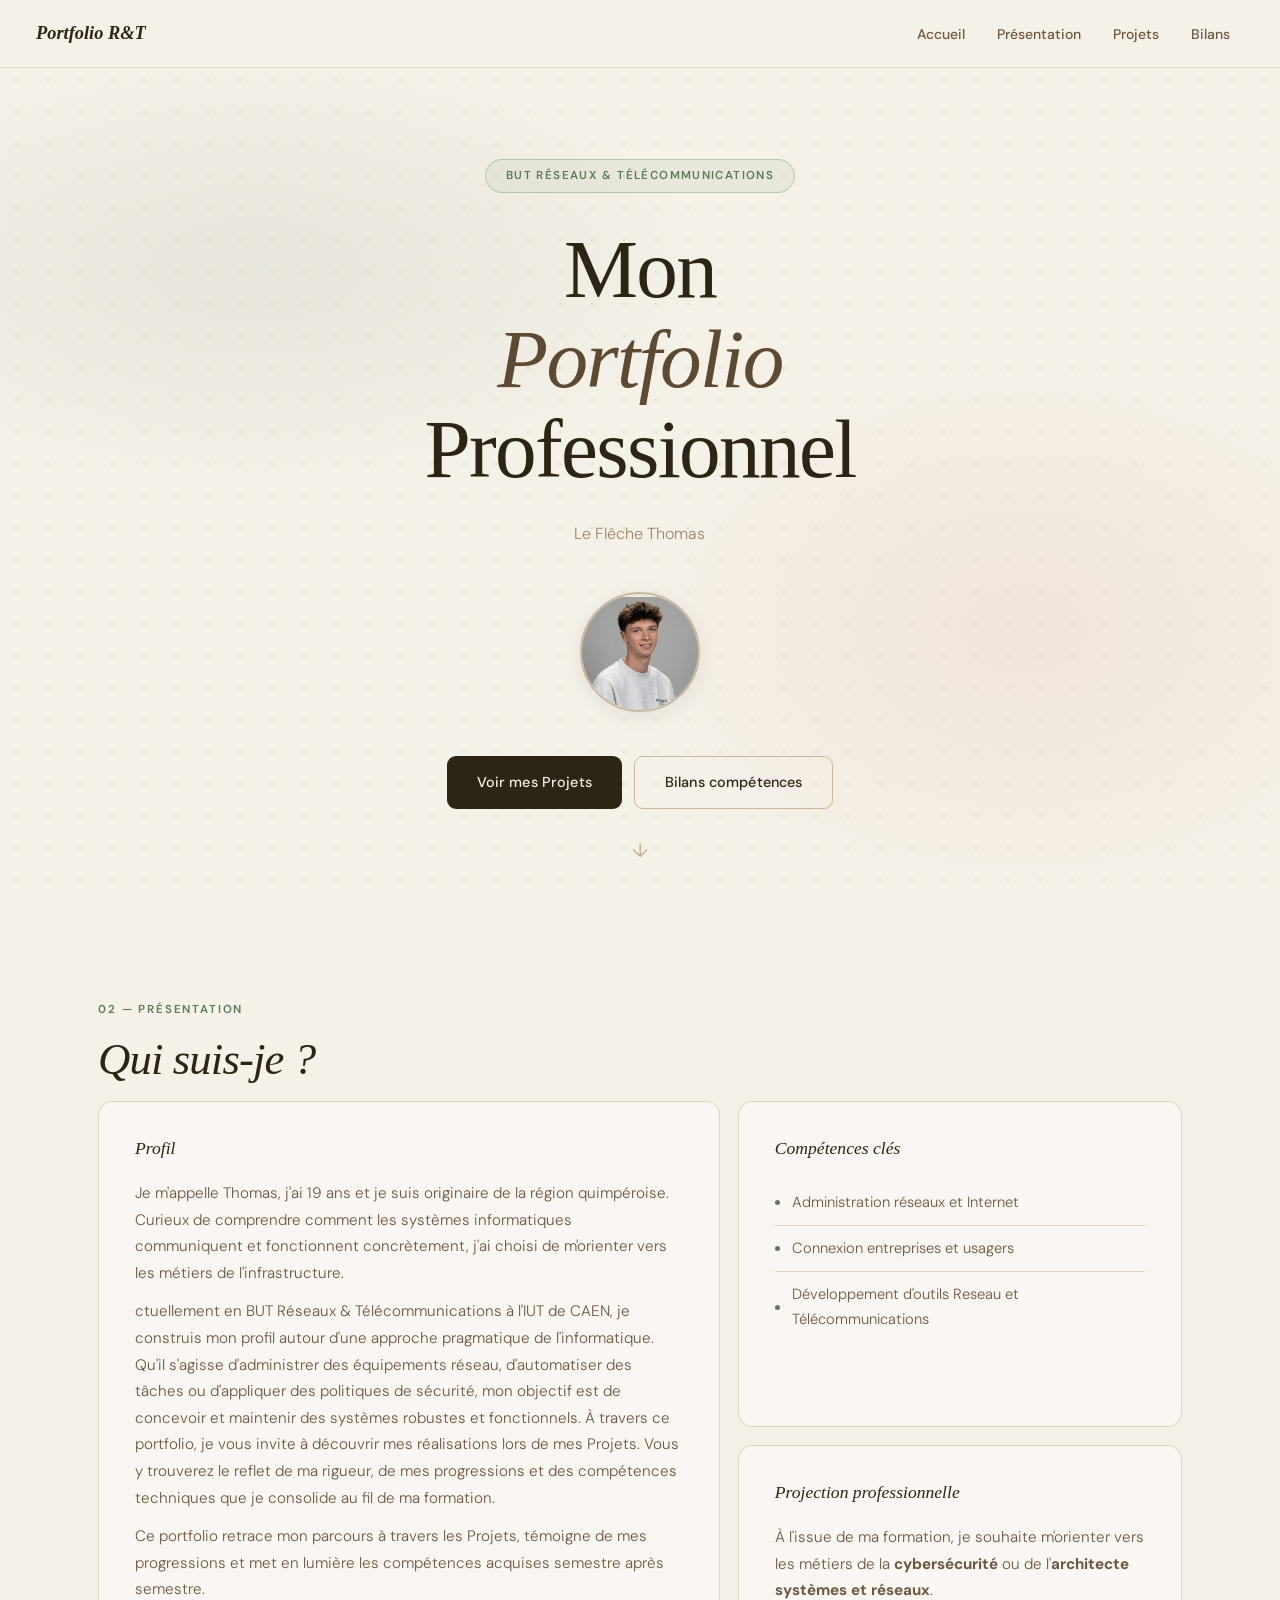
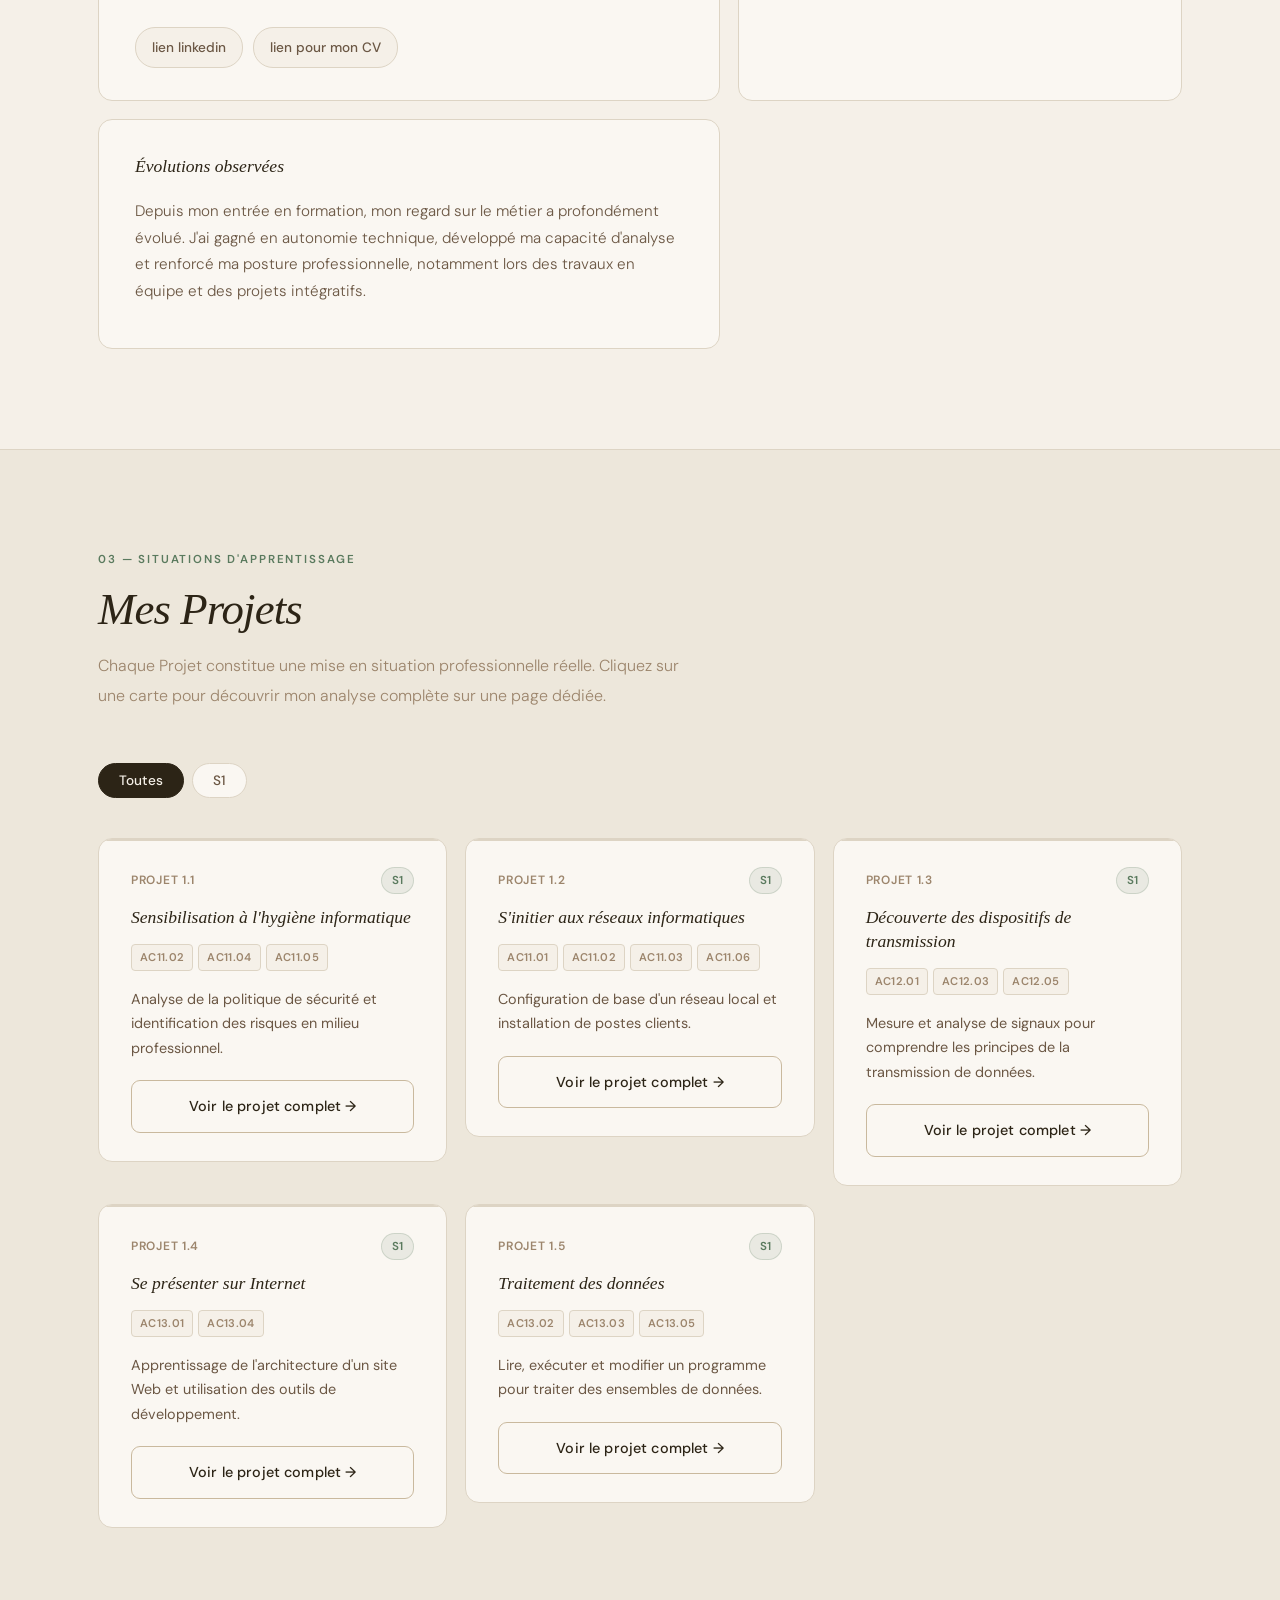
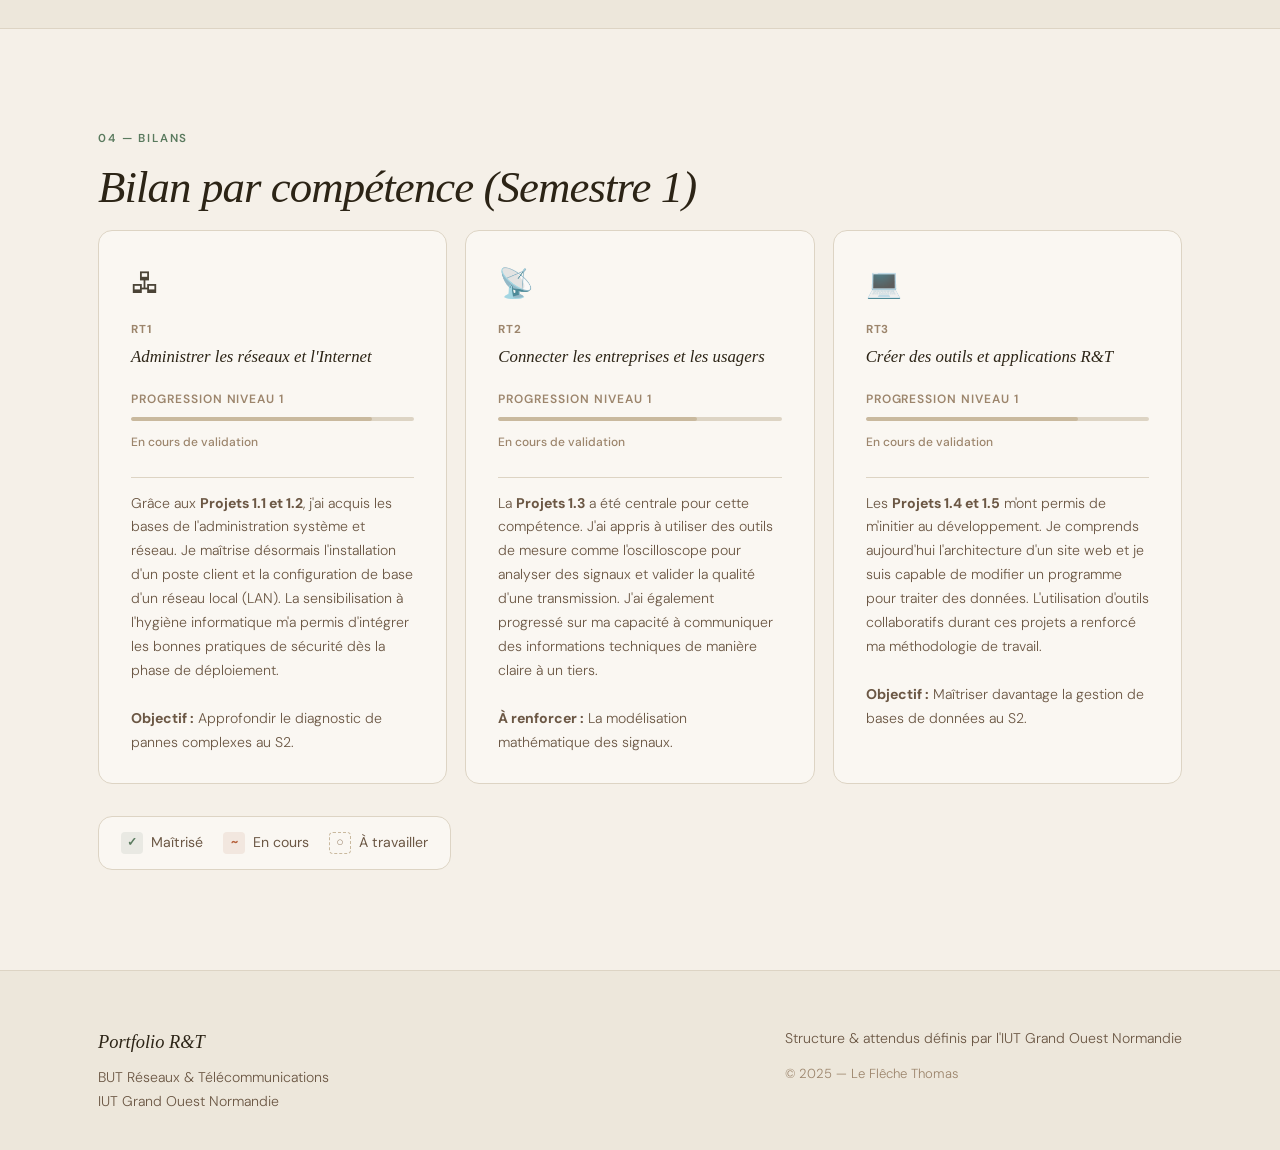
==== commit a1548a0c: "ajout des Projets" ====
--- a/index.html
+++ b/index.html
@@ -119,8 +119,8 @@
       <div class="section__label">03 — Situations d'Apprentissage</div>
       <h2 class="section__title">Mes Projets</h2>
       <p class="section__intro">
-        Chaque Projets constitue une mise en situation professionnelle réelle.
-        Cliquez sur une carte pour découvrir l'analyse complète.
+        Chaque Projet constitue une mise en situation professionnelle réelle.
+        Cliquez sur une carte pour découvrir mon analyse complète sur une page dédiée.
       </p>
 
       <div class="saes__filters">
@@ -131,7 +131,7 @@
       <div class="saes__grid">
         <article class="sae-card" data-sem="s1">
           <div class="sae-card__header">
-            <span class="sae-card__code">Projets 1.1</span>
+            <span class="sae-card__code">Projet 1.1</span>
             <span class="sae-card__sem">S1</span>
           </div>
           <h3 class="sae-card__title">Sensibilisation à l'hygiène informatique</h3>
@@ -140,22 +140,15 @@
             <span class="ac-tag">AC11.04</span>
             <span class="ac-tag">AC11.05</span>
           </div>
-          <div class="sae-card__body">
-            <div class="sae-section">
-              <h4>Description</h4>
-              <p>Analyse de la politique de sécurité et identification des risques en milieu professionnel.</p>
-            </div>
-            <div class="sae-section">
-              <h4>Autoévaluation</h4>
-              <p>Prise de conscience de l'importance de la sécurité au quotidien. Axe d'amélioration : approfondir les aspects réglementaires.</p>
-            </div>
-          </div>
-          <button class="sae-card__toggle">Voir l'analyse ↓</button>
-        </article>
-
-        <article class="sae-card" data-sem="s1">
-          <div class="sae-card__header">
-            <span class="sae-card__code">Projets 1.2</span>
+          <div style="margin-top: 15px; margin-bottom: 20px;">
+            <p style="color: var(--text-muted); font-size: 0.9rem;">Analyse de la politique de sécurité et identification des risques en milieu professionnel.</p>
+          </div>
+          <a href="sae11.html" class="btn btn--ghost" style="width: 100%; justify-content: center;">Voir le projet complet →</a>
+        </article>
+
+        <article class="sae-card" data-sem="s1">
+          <div class="sae-card__header">
+            <span class="sae-card__code">Projet 1.2</span>
             <span class="sae-card__sem">S1</span>
           </div>
           <h3 class="sae-card__title">S'initier aux réseaux informatiques</h3>
@@ -165,22 +158,15 @@
             <span class="ac-tag">AC11.03</span>
             <span class="ac-tag">AC11.06</span>
           </div>
-          <div class="sae-card__body">
-            <div class="sae-section">
-              <h4>Description</h4>
-              <p>Configuration de base d'un réseau local et installation de postes clients.</p>
-            </div>
-            <div class="sae-section">
-              <h4>Autoévaluation</h4>
-              <p>Bonne maîtrise des commandes de base. Progression sur la compréhension du modèle OSI.</p>
-            </div>
-          </div>
-          <button class="sae-card__toggle">Voir l'analyse ↓</button>
-        </article>
-
-        <article class="sae-card" data-sem="s1">
-          <div class="sae-card__header">
-            <span class="sae-card__code">Projets 1.3</span>
+          <div style="margin-top: 15px; margin-bottom: 20px;">
+            <p style="color: var(--text-muted); font-size: 0.9rem;">Configuration de base d'un réseau local et installation de postes clients.</p>
+          </div>
+          <a href="sae12.html" class="btn btn--ghost" style="width: 100%; justify-content: center;">Voir le projet complet →</a>
+        </article>
+
+        <article class="sae-card" data-sem="s1">
+          <div class="sae-card__header">
+            <span class="sae-card__code">Projet 1.3</span>
             <span class="sae-card__sem">S1</span>
           </div>
           <h3 class="sae-card__title">Découverte des dispositifs de transmission</h3>
@@ -189,22 +175,15 @@
             <span class="ac-tag">AC12.03</span>
             <span class="ac-tag">AC12.05</span>
           </div>
-          <div class="sae-card__body">
-            <div class="sae-section">
-              <h4>Description</h4>
-              <p>Mesure et analyse de signaux pour comprendre les principes fondamentaux de la transmission de données.</p>
-            </div>
-            <div class="sae-section">
-              <h4>Autoévaluation</h4>
-              <p>Utilisation efficace des outils de mesure (oscilloscope). Compréhension claire des phénomènes de propagation.</p>
-            </div>
-          </div>
-          <button class="sae-card__toggle">Voir l'analyse ↓</button>
-        </article>
-
-        <article class="sae-card" data-sem="s1">
-          <div class="sae-card__header">
-            <span class="sae-card__code">Projets 1.4</span>
+          <div style="margin-top: 15px; margin-bottom: 20px;">
+            <p style="color: var(--text-muted); font-size: 0.9rem;">Mesure et analyse de signaux pour comprendre les principes de la transmission de données.</p>
+          </div>
+          <a href="sae13.html" class="btn btn--ghost" style="width: 100%; justify-content: center;">Voir le projet complet →</a>
+        </article>
+
+        <article class="sae-card" data-sem="s1">
+          <div class="sae-card__header">
+            <span class="sae-card__code">Projet 1.4</span>
             <span class="sae-card__sem">S1</span>
           </div>
           <h3 class="sae-card__title">Se présenter sur Internet</h3>
@@ -212,18 +191,15 @@
             <span class="ac-tag">AC13.01</span>
             <span class="ac-tag">AC13.04</span>
           </div>
-          <div class="sae-card__body">
-            <div class="sae-section">
-              <h4>Description</h4>
-              <p>Apprentissage de l'architecture d'un site Web et utilisation des outils de développement.</p>
-            </div>
-          </div>
-          <button class="sae-card__toggle">Voir l'analyse ↓</button>
-        </article>
-
-        <article class="sae-card" data-sem="s1">
-          <div class="sae-card__header">
-            <span class="sae-card__code">Projets 1.5</span>
+          <div style="margin-top: 15px; margin-bottom: 20px;">
+            <p style="color: var(--text-muted); font-size: 0.9rem;">Apprentissage de l'architecture d'un site Web et utilisation des outils de développement.</p>
+          </div>
+          <a href="sae14.html" class="btn btn--ghost" style="width: 100%; justify-content: center;">Voir le projet complet →</a>
+        </article>
+
+        <article class="sae-card" data-sem="s1">
+          <div class="sae-card__header">
+            <span class="sae-card__code">Projet 1.5</span>
             <span class="sae-card__sem">S1</span>
           </div>
           <h3 class="sae-card__title">Traitement des données</h3>
@@ -232,15 +208,14 @@
             <span class="ac-tag">AC13.03</span>
             <span class="ac-tag">AC13.05</span>
           </div>
-          <div class="sae-card__body">
-            <div class="sae-section">
-              <h4>Description</h4>
-              <p>Lire, exécuter et modifier un programme pour traiter des ensembles de données.</p>
-            </div>
-          </div>
-          <button class="sae-card__toggle">Voir l'analyse ↓</button>
-        </article>
-      </div>
+          <div style="margin-top: 15px; margin-bottom: 20px;">
+            <p style="color: var(--text-muted); font-size: 0.9rem;">Lire, exécuter et modifier un programme pour traiter des ensembles de données.</p>
+          </div>
+          <a href="sae15.html" class="btn btn--ghost" style="width: 100%; justify-content: center;">Voir le projet complet →</a>
+        </article>
+      </div>
+    </div>
+  </section>
   <!-- ══════════ BILANS COMPÉTENCES ══════════ -->
  <section class="section" id="bilans">
     <div class="container">
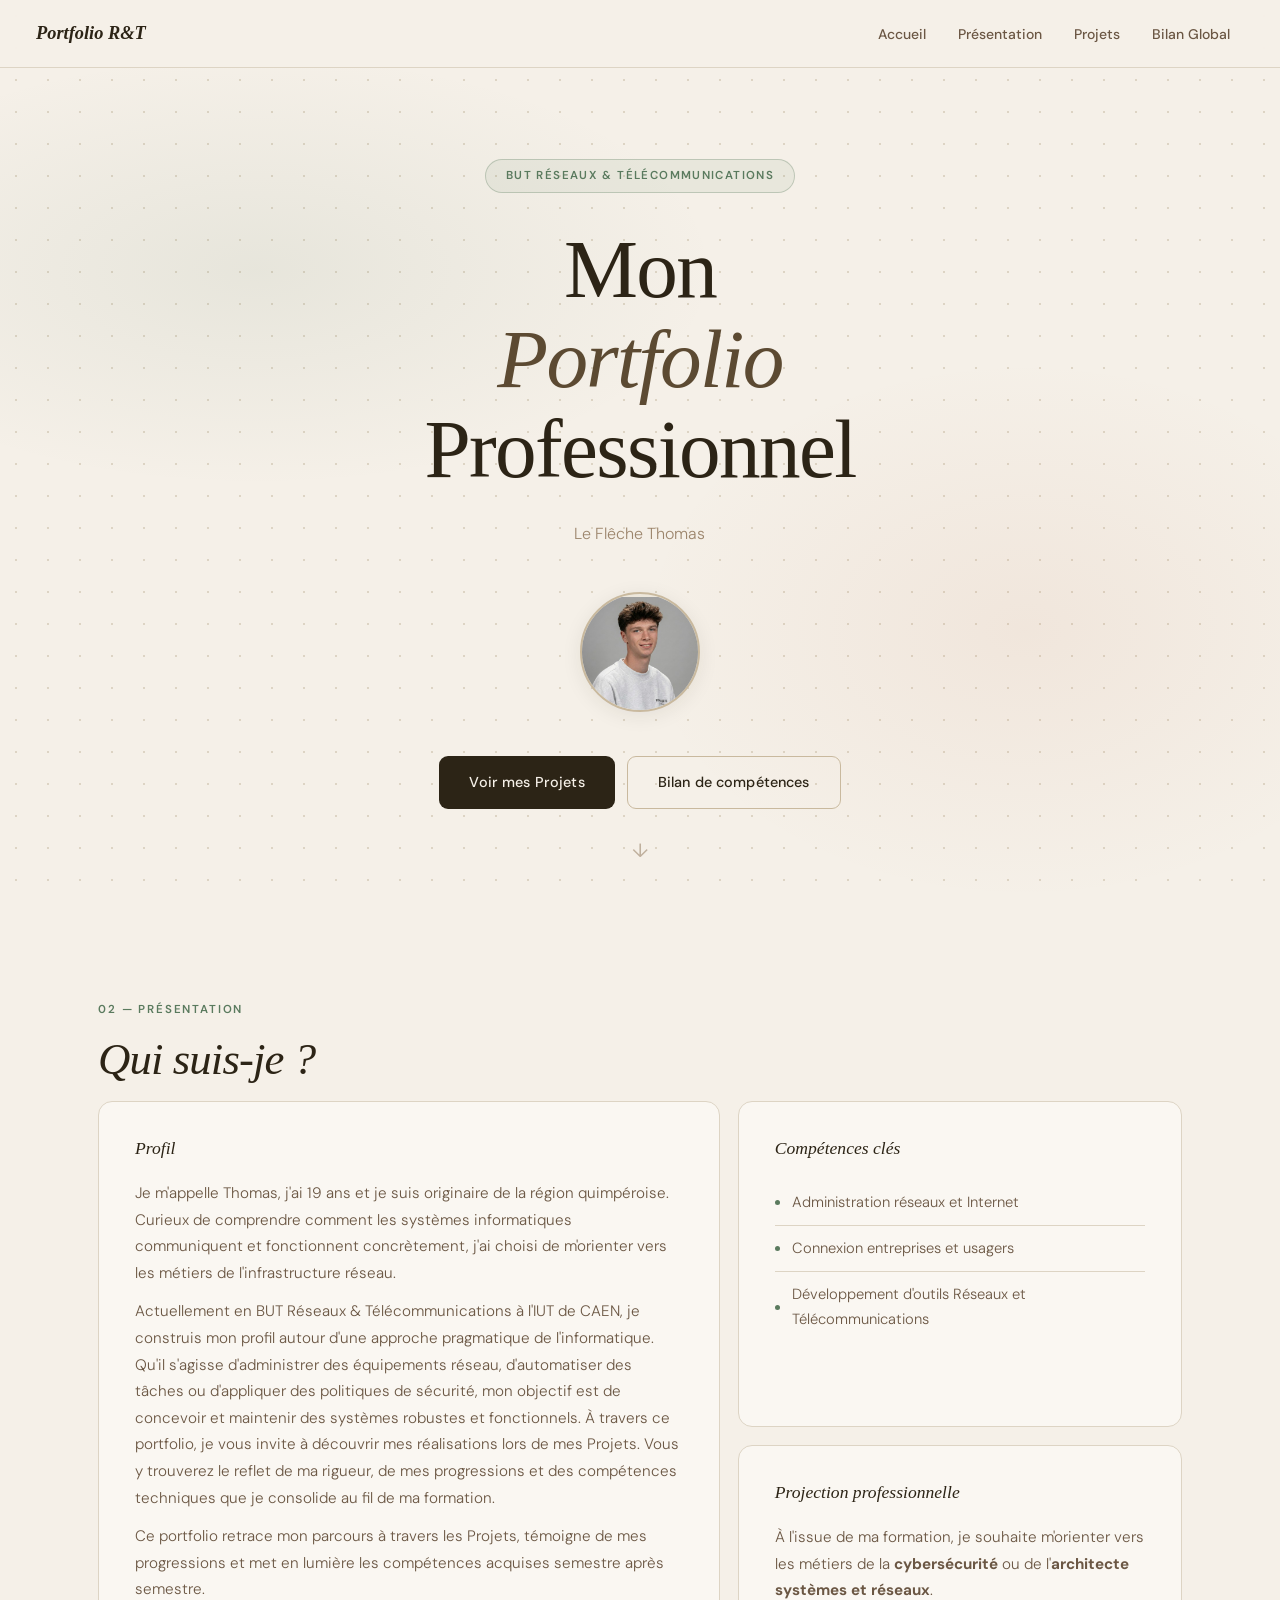
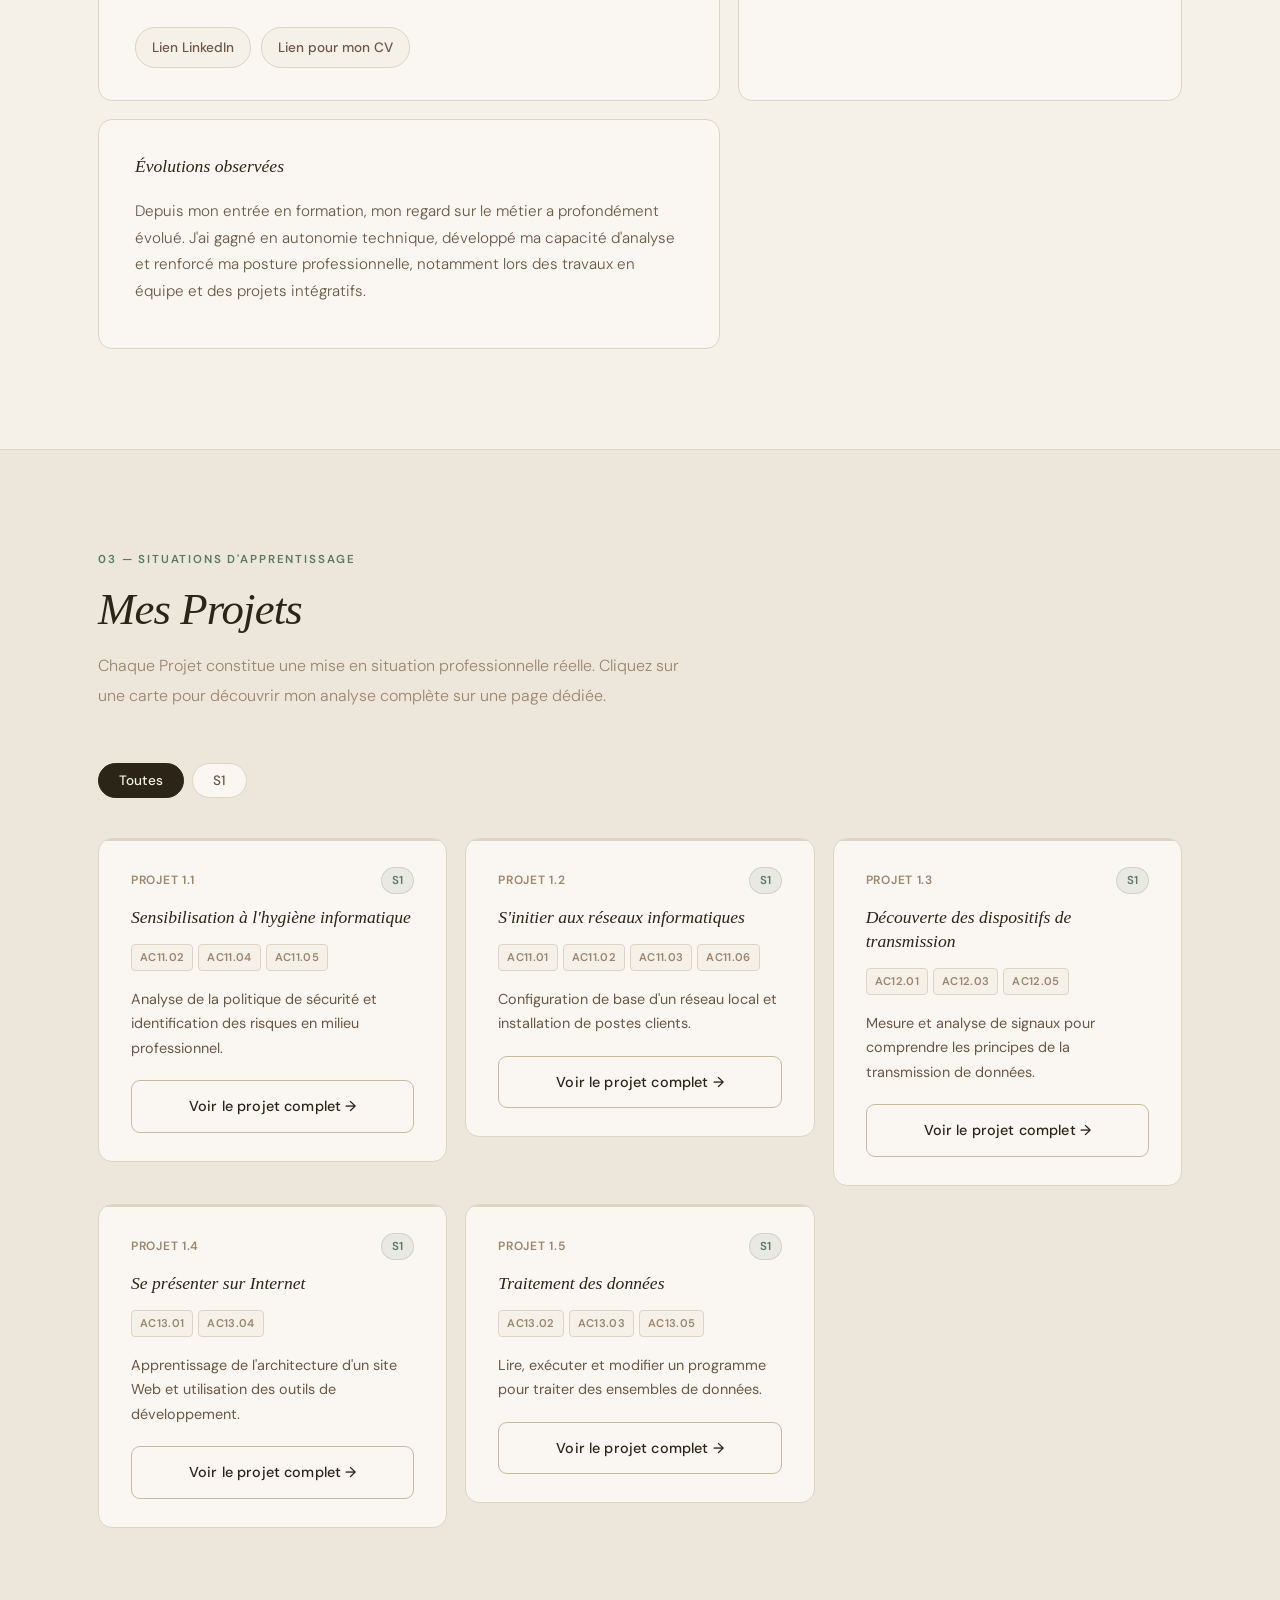
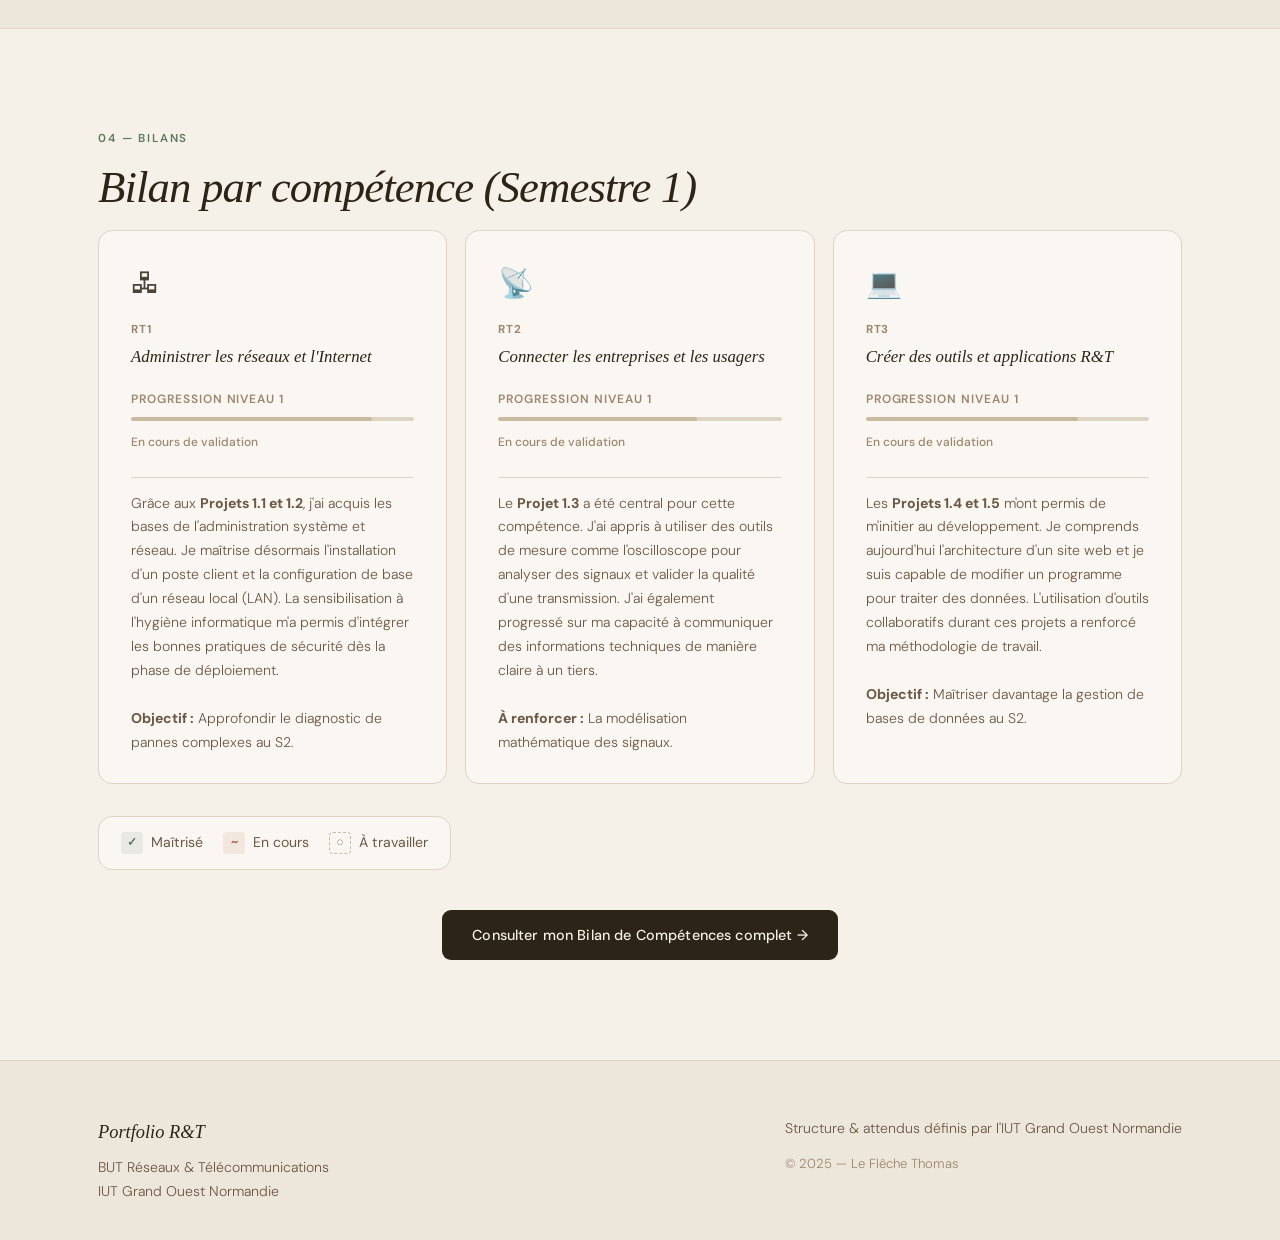
==== commit 9152d4fe: "1" ====
--- a/index.html
+++ b/index.html
@@ -9,21 +9,19 @@
 </head>
 <body>
 
-  <!-- ══════════ NAVIGATION ══════════ -->
   <nav class="nav" id="nav">
     <div class="nav__logo">Portfolio R&T</div>
     <ul class="nav__links">
       <li><a href="#accueil">Accueil</a></li>
       <li><a href="#presentation">Présentation</a></li>
       <li><a href="#saes">Projets</a></li>
-      <li><a href="#bilans">Bilans</a></li>
+      <li><a href="bilan.html">Bilan Global</a></li>
     </ul>
     <button class="nav__burger" id="burger" aria-label="Menu">
       <span></span><span></span><span></span>
     </button>
   </nav>
 
-  <!-- ══════════ HERO ══════════ -->
   <section class="hero" id="accueil">
     <div class="hero__bg">
       <div class="hero__grid"></div>
@@ -46,13 +44,12 @@
       </div>
       <div class="hero__cta">
         <a href="#saes" class="btn btn--primary">Voir mes Projets</a>
-        <a href="#bilans" class="btn btn--ghost">Bilans compétences</a>
+        <a href="bilan.html" class="btn btn--ghost">Bilan de compétences</a>
       </div>
     </div>
     <div class="hero__scroll">↓</div>
   </section>
 
-  <!-- ══════════ PRÉSENTATION ══════════ -->
   <section class="section" id="presentation">
     <div class="container">
       <div class="section__label">02 — Présentation</div>
@@ -64,9 +61,9 @@
           <p>
             Je m'appelle Thomas, j'ai 19 ans et je suis originaire de la région quimpéroise. 
             Curieux de comprendre comment les systèmes informatiques communiquent et fonctionnent concrètement, 
-            j'ai choisi de m'orienter vers les métiers de l'infrastructure. 
-          </p>
-          <p>ctuellement en BUT Réseaux & Télécommunications à l'IUT de CAEN, 
+            j'ai choisi de m'orienter vers les métiers de l'infrastructure réseau. 
+          </p>
+          <p>Actuellement en BUT Réseaux & Télécommunications à l'IUT de CAEN, 
             je construis mon profil autour d'une approche pragmatique de l'informatique. Qu'il s'agisse d'administrer des équipements réseau, 
             d'automatiser des tâches ou d'appliquer des politiques de sécurité, mon objectif est de concevoir et maintenir des systèmes robustes et fonctionnels.
             À travers ce portfolio, je vous invite à découvrir mes réalisations lors de mes Projets. 
@@ -78,8 +75,8 @@
             semestre.
           </p>
           <div class="pres__links">
-            <a href="https://www.linkedin.com/in/thomas-le-fleche-48b025350" class="link-pill" target="_blank">lien linkedin</a>
-            <a href="CV-Thomas-LE-FLECHE.pdf" class="link-pill" target="_blank">lien pour mon CV </a>
+            <a href="https://www.linkedin.com/in/thomas-le-fleche-48b025350" class="link-pill" target="_blank">Lien LinkedIn</a>
+            <a href="CV-Thomas-LE-FLECHE.pdf" class="link-pill" target="_blank">Lien pour mon CV </a>
           </div>
         </div>
 
@@ -88,7 +85,8 @@
           <ul class="skill-list">
             <li><span class="skill-dot"></span>Administration réseaux et Internet</li>
             <li><span class="skill-dot"></span>Connexion entreprises et usagers</li>
-            <li><span class="skill-dot"></span>Développement d'outils Reseau et Télécommunications</li>
+            <li><span class="skill-dot"></span>Développement d'outils Réseaux et Télécommunications</li>
+          </ul>
         </div>
 
         <div class="pres__card">
@@ -113,8 +111,7 @@
     </div>
   </section>
 
-  <!-- ══════════ SAÉ ══════════ -->
-<section class="section section--dark" id="saes">
+  <section class="section section--dark" id="saes">
     <div class="container">
       <div class="section__label">03 — Situations d'Apprentissage</div>
       <h2 class="section__title">Mes Projets</h2>
@@ -216,8 +213,8 @@
       </div>
     </div>
   </section>
-  <!-- ══════════ BILANS COMPÉTENCES ══════════ -->
- <section class="section" id="bilans">
+
+  <section class="section" id="bilans">
     <div class="container">
       <div class="section__label">04 — Bilans</div>
       <h2 class="section__title">Bilan par compétence (Semestre 1)</h2>
@@ -249,7 +246,7 @@
             <span class="level-pct">En cours de validation</span>
           </div>
           <p class="bilan-card__text">
-            La <strong>Projets 1.3</strong> a été centrale pour cette compétence. J'ai appris à utiliser des outils de mesure comme l'oscilloscope pour analyser des signaux et valider la qualité d'une transmission. J'ai également progressé sur ma capacité à communiquer des informations techniques de manière claire à un tiers.
+            Le <strong>Projet 1.3</strong> a été central pour cette compétence. J'ai appris à utiliser des outils de mesure comme l'oscilloscope pour analyser des signaux et valider la qualité d'une transmission. J'ai également progressé sur ma capacité à communiquer des informations techniques de manière claire à un tiers.
             <br><br><strong>À renforcer :</strong> La modélisation mathématique des signaux.
           </p>
         </div>
@@ -276,10 +273,14 @@
         <span class="legend-item"><span class="ac-status ac-status--progress">~</span> En cours</span>
         <span class="legend-item"><span class="ac-status ac-status--todo">○</span> À travailler</span>
       </div>
-    </div>
-  </section>
-
-  <!-- ══════════ FOOTER ══════════ -->
+
+      <div style="text-align: center; margin-top: 40px;">
+        <a href="bilan.html" class="btn btn--primary">Consulter mon Bilan de Compétences complet →</a>
+      </div>
+
+    </div>
+  </section>
+
   <footer class="footer">
     <div class="container footer__inner">
       <div class="footer__left">
@@ -295,4 +296,4 @@
 
   <script src="script.js"></script>
 </body>
-</html>
+</html>
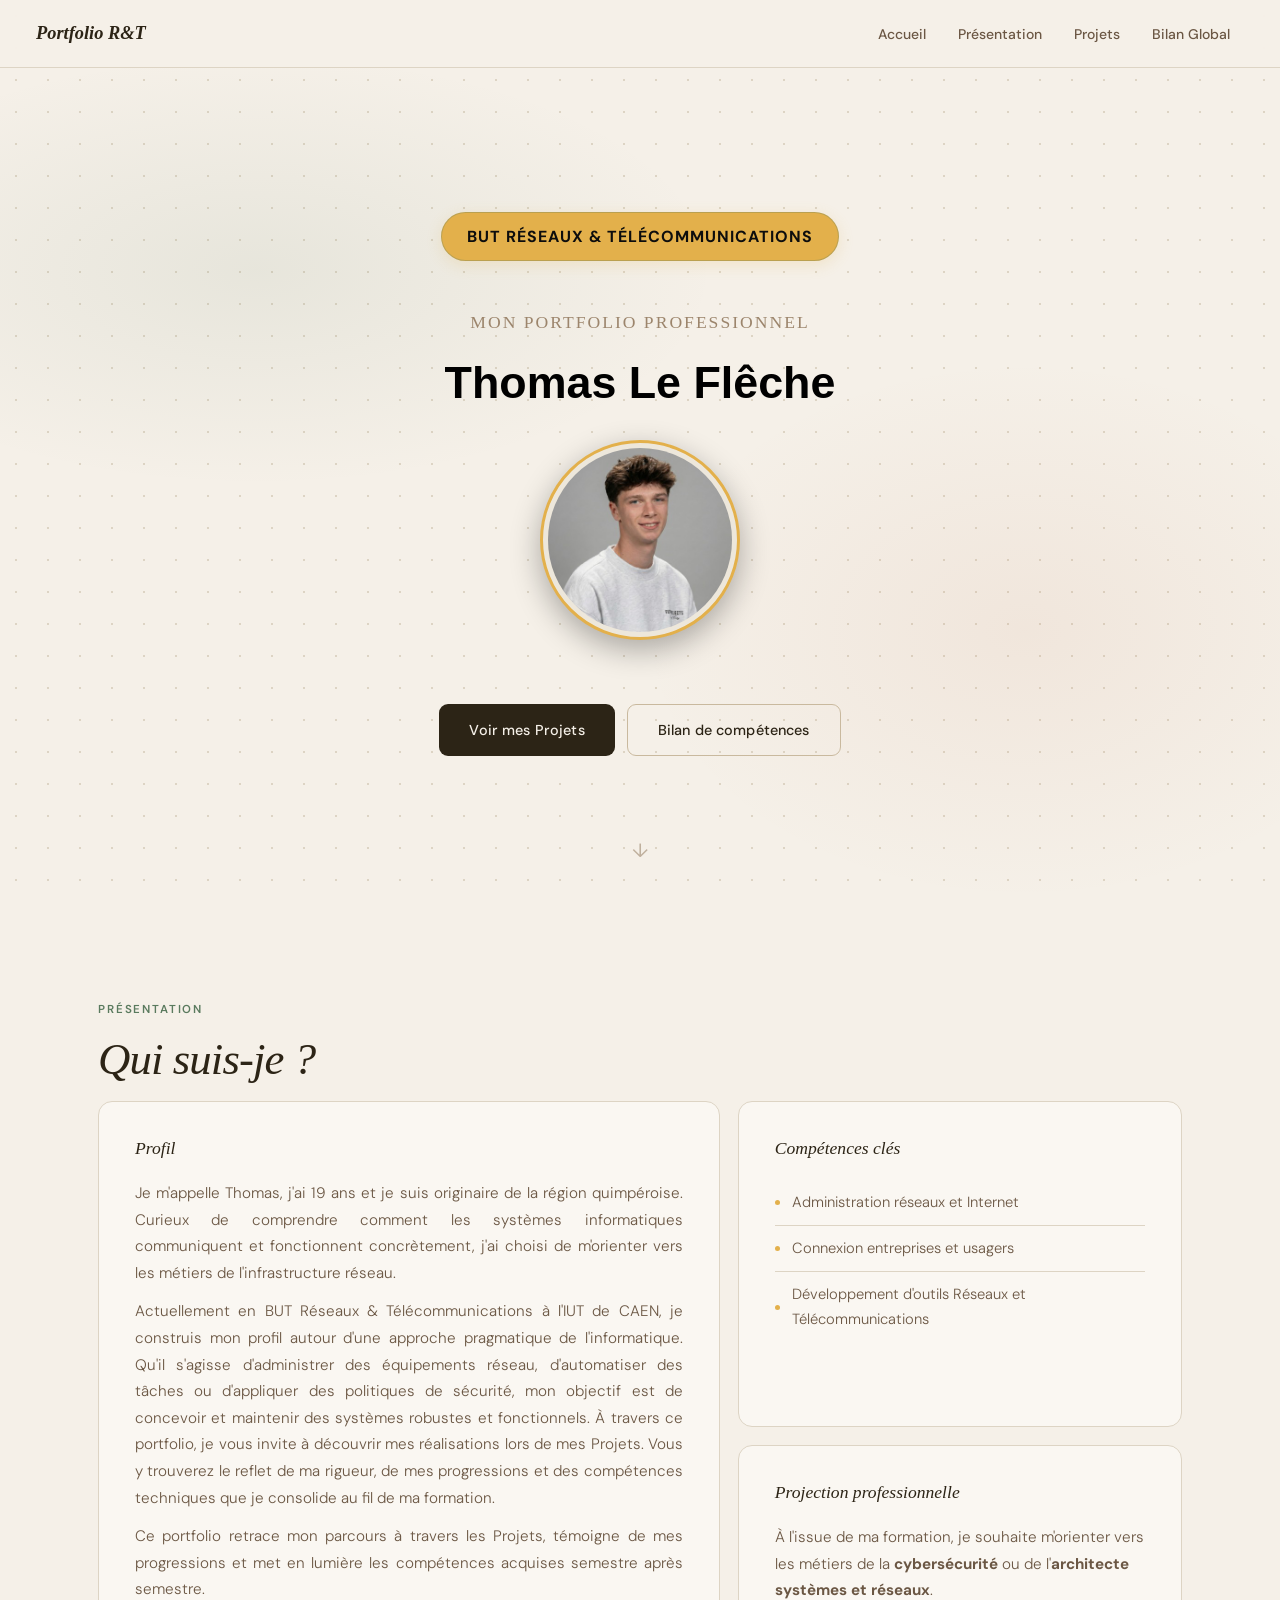
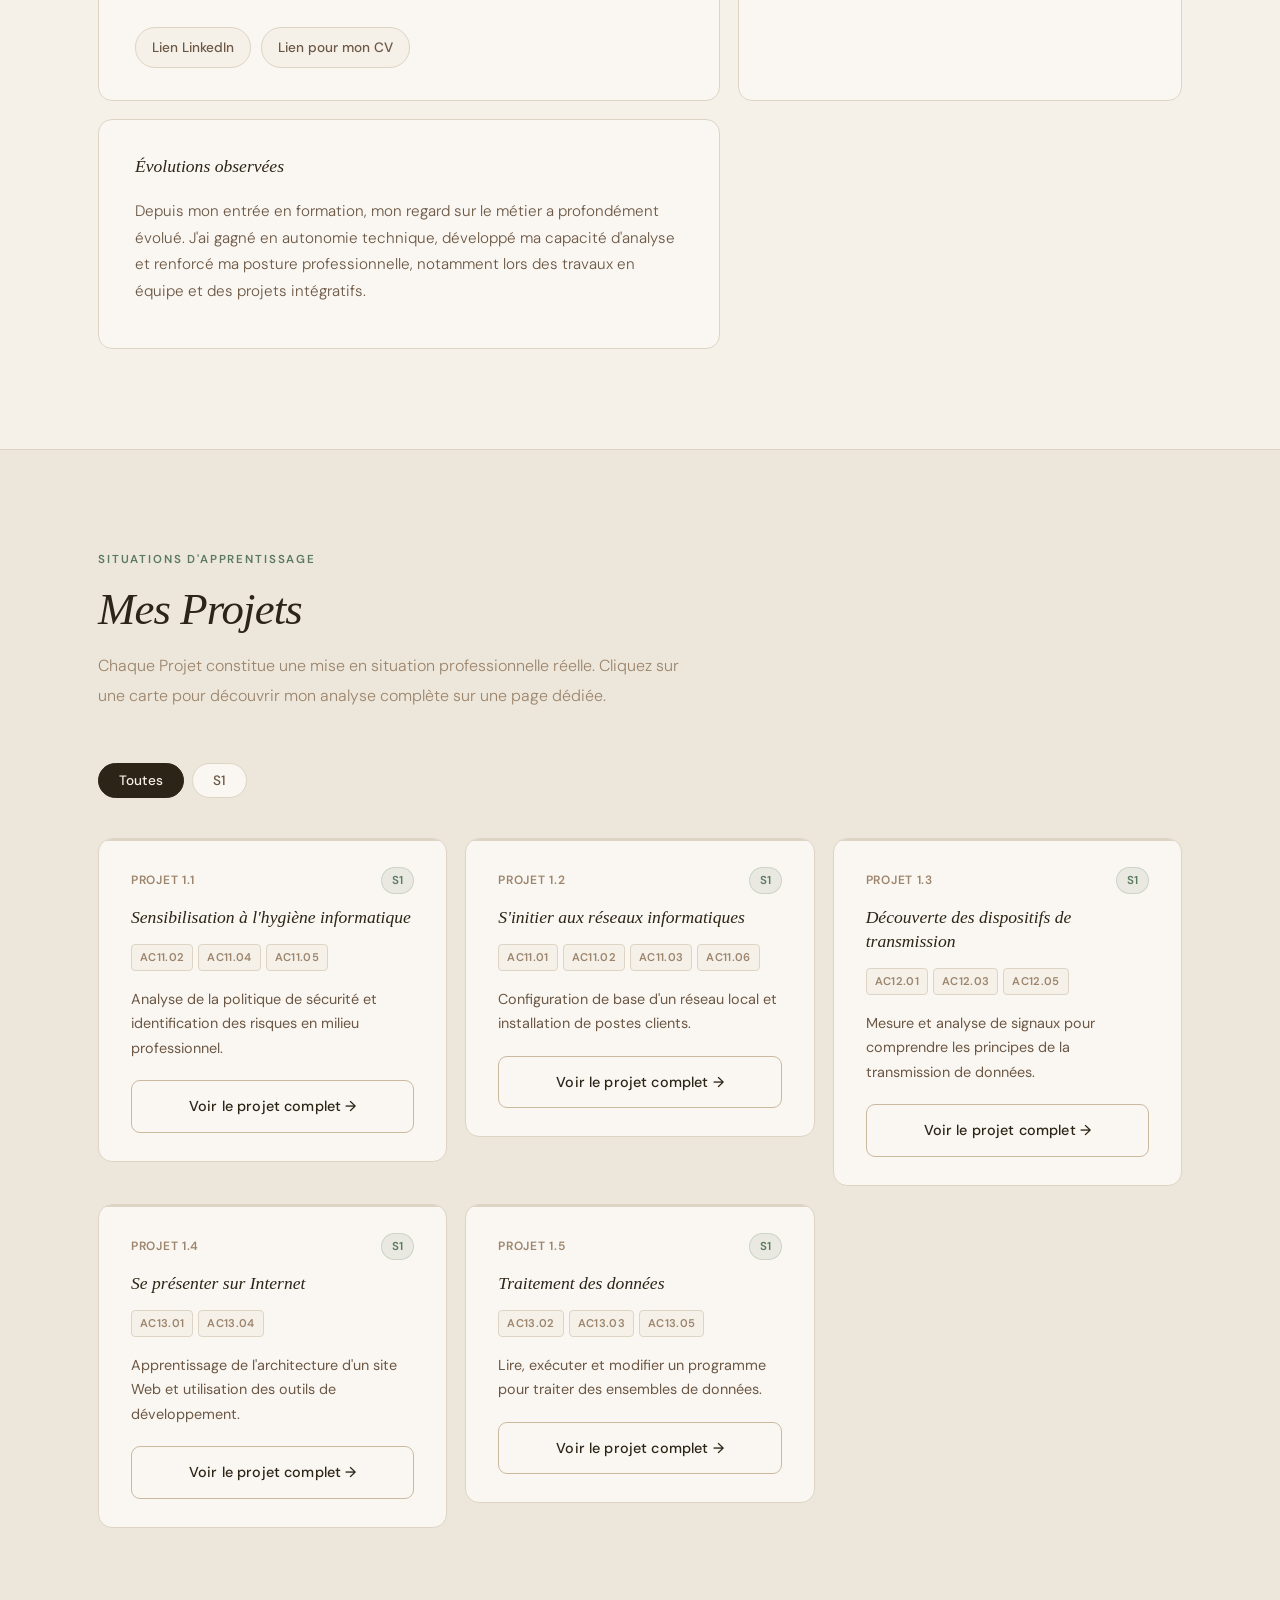
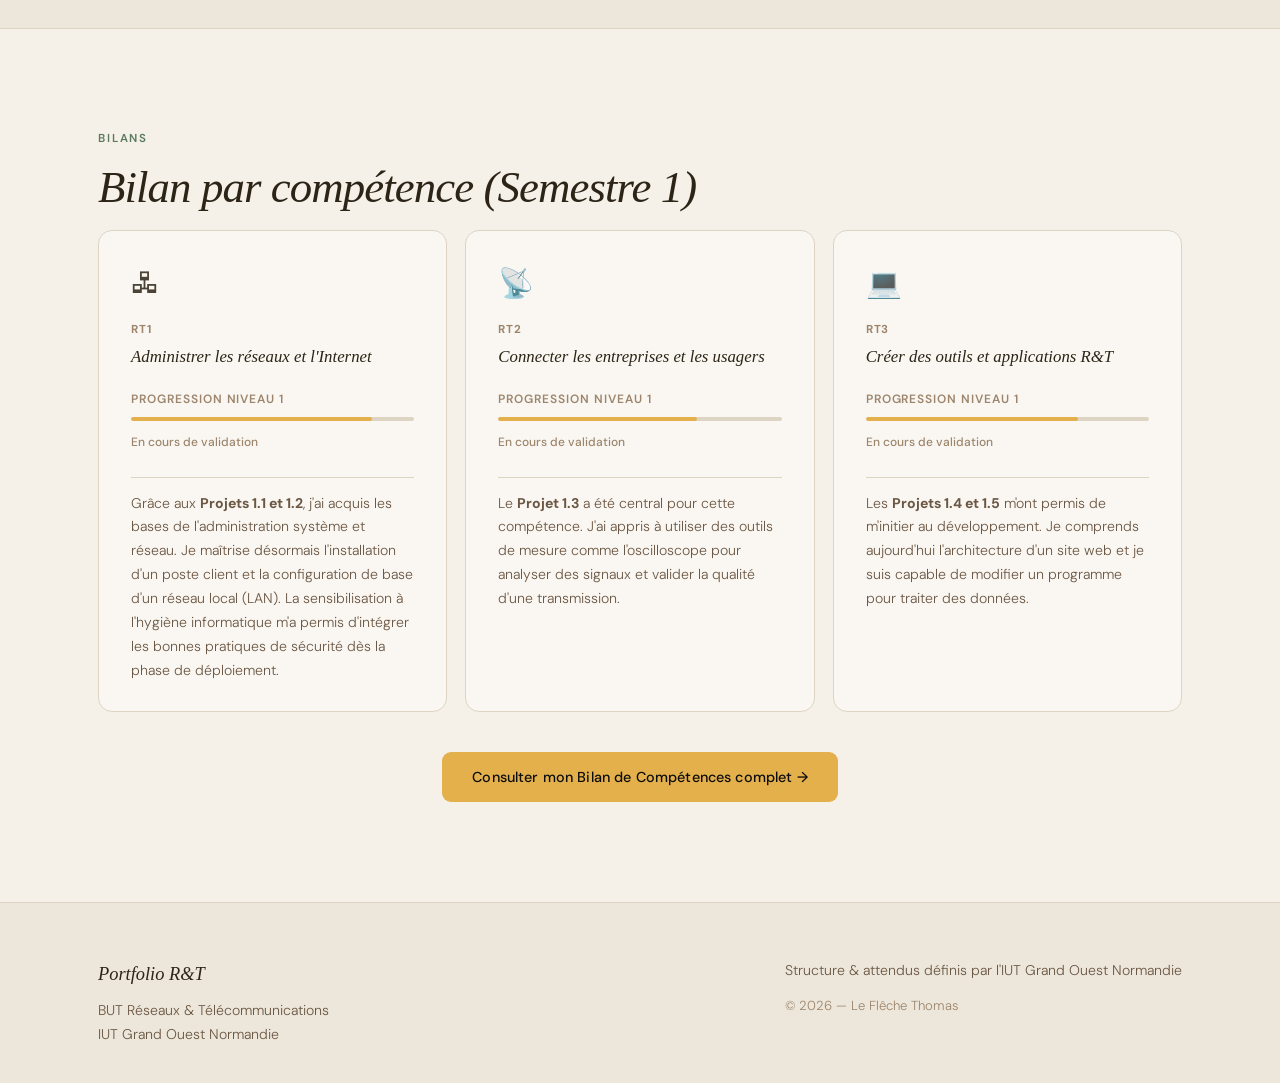
==== commit 5e4c904f: "1" ====
--- a/index.html
+++ b/index.html
@@ -6,6 +6,60 @@
   <title>Portfolio — BUT R&T | IUT Grand Ouest Normandie</title>
   <link rel="stylesheet" href="style.css" />
   <link href="https://fonts.googleapis.com/css2?family=Syne:wght@400;600;700;800&family=DM+Sans:ital,opsz,wght@0,9..40,300;0,9..40,400;0,9..40,500;1,9..40,300&display=swap" rel="stylesheet" />
+  
+  <style>
+    /* Styles pour l'accueil */
+    .hero__name {
+      font-family: 'Syne', sans-serif;
+      font-size: 2.8rem; 
+      font-weight: 700;
+      line-height: 1.2;
+      margin: 10px 0;
+      color: #000000; /* Nom en noir */
+    }
+
+    .hero__photo-placeholder {
+      width: 200px !important;
+      height: 200px !important;
+      border: 3px solid #e3b04b;
+      padding: 5px;
+      margin: 20px auto;
+      box-shadow: 0 10px 30px rgba(0,0,0,0.3);
+    }
+    
+    .hero__photo-placeholder img {
+      width: 100%;
+      height: 100%;
+      object-fit: cover;
+      border-radius: 50%;
+    }
+
+    .hero__badge {
+      background: #e3b04b !important;
+      color: #0d0d0d !important;
+      font-size: 1rem !important;
+      padding: 10px 25px !important;
+      border-radius: 50px;
+      font-weight: 700 !important;
+      display: inline-block;
+      box-shadow: 0 4px 15px rgba(227, 176, 75, 0.2);
+      text-transform: uppercase;
+      letter-spacing: 1px;
+    }
+
+    .hero__title {
+      font-size: 1.1rem;
+      color: var(--text-dim);
+      text-transform: uppercase;
+      letter-spacing: 2px;
+      margin-top: 20px;
+    }
+
+    /* Justification du texte de présentation */
+    .pres__card--main p {
+      text-align: justify;
+    }
+  </style>
 </head>
 <body>
 
@@ -15,7 +69,7 @@
       <li><a href="#accueil">Accueil</a></li>
       <li><a href="#presentation">Présentation</a></li>
       <li><a href="#saes">Projets</a></li>
-      <li><a href="bilan.html">Bilan Global</a></li>
+      <li><a href="bilan.html" onclick="window.location.href='bilan.html'; return false;">Bilan Global</a></li>
     </ul>
     <button class="nav__burger" id="burger" aria-label="Menu">
       <span></span><span></span><span></span>
@@ -30,21 +84,18 @@
     </div>
     <div class="hero__content">
       <div class="hero__badge">BUT Réseaux & Télécommunications</div>
-      <h1 class="hero__title">
-        Mon<br /><span class="hero__accent">Portfolio</span><br />Professionnel
-      </h1>
-      <p class="hero__subtitle">
-        Le Flêche Thomas<br />
-      </p>
+      <p class="hero__title">Mon Portfolio Professionnel</p>
+      <h1 class="hero__name">Thomas Le Flêche</h1>
+
       <div class="hero__photo-wrap">
         <div class="hero__photo-placeholder">
-          <svg viewBox="0 0 80 80" fill="none"><circle cx="40" cy="32" r="18" fill="var(--accent-dim)"/><ellipse cx="40" cy="72" rx="28" ry="18" fill="var(--accent-dim)"/></svg>
-          <span><img src="moi.jpeg" alt=""></span>
-        </div>
-      </div>
+          <img src="moi.jpeg" alt="Thomas Le Flêche">
+        </div>
+      </div>
+
       <div class="hero__cta">
         <a href="#saes" class="btn btn--primary">Voir mes Projets</a>
-        <a href="bilan.html" class="btn btn--ghost">Bilan de compétences</a>
+        <a href="bilan.html" class="btn btn--ghost" onclick="window.location.href='bilan.html'; return false;">Bilan de compétences</a>
       </div>
     </div>
     <div class="hero__scroll">↓</div>
@@ -52,7 +103,7 @@
 
   <section class="section" id="presentation">
     <div class="container">
-      <div class="section__label">02 — Présentation</div>
+      <div class="section__label">Présentation</div>
       <h2 class="section__title">Qui suis-je ?</h2>
 
       <div class="pres__grid">
@@ -83,9 +134,9 @@
         <div class="pres__card">
           <h3>Compétences clés</h3>
           <ul class="skill-list">
-            <li><span class="skill-dot"></span>Administration réseaux et Internet</li>
-            <li><span class="skill-dot"></span>Connexion entreprises et usagers</li>
-            <li><span class="skill-dot"></span>Développement d'outils Réseaux et Télécommunications</li>
+            <li><span class="skill-dot" style="background: #e3b04b;"></span>Administration réseaux et Internet</li>
+            <li><span class="skill-dot" style="background: #e3b04b;"></span>Connexion entreprises et usagers</li>
+            <li><span class="skill-dot" style="background: #e3b04b;"></span>Développement d'outils Réseaux et Télécommunications</li>
           </ul>
         </div>
 
@@ -113,7 +164,7 @@
 
   <section class="section section--dark" id="saes">
     <div class="container">
-      <div class="section__label">03 — Situations d'Apprentissage</div>
+      <div class="section__label">Situations d'Apprentissage</div>
       <h2 class="section__title">Mes Projets</h2>
       <p class="section__intro">
         Chaque Projet constitue une mise en situation professionnelle réelle.
@@ -133,9 +184,7 @@
           </div>
           <h3 class="sae-card__title">Sensibilisation à l'hygiène informatique</h3>
           <div class="sae-card__acs">
-            <span class="ac-tag">AC11.02</span>
-            <span class="ac-tag">AC11.04</span>
-            <span class="ac-tag">AC11.05</span>
+            <span class="ac-tag">AC11.02</span><span class="ac-tag">AC11.04</span><span class="ac-tag">AC11.05</span>
           </div>
           <div style="margin-top: 15px; margin-bottom: 20px;">
             <p style="color: var(--text-muted); font-size: 0.9rem;">Analyse de la politique de sécurité et identification des risques en milieu professionnel.</p>
@@ -150,10 +199,7 @@
           </div>
           <h3 class="sae-card__title">S'initier aux réseaux informatiques</h3>
           <div class="sae-card__acs">
-            <span class="ac-tag">AC11.01</span>
-            <span class="ac-tag">AC11.02</span>
-            <span class="ac-tag">AC11.03</span>
-            <span class="ac-tag">AC11.06</span>
+            <span class="ac-tag">AC11.01</span><span class="ac-tag">AC11.02</span><span class="ac-tag">AC11.03</span><span class="ac-tag">AC11.06</span>
           </div>
           <div style="margin-top: 15px; margin-bottom: 20px;">
             <p style="color: var(--text-muted); font-size: 0.9rem;">Configuration de base d'un réseau local et installation de postes clients.</p>
@@ -168,9 +214,7 @@
           </div>
           <h3 class="sae-card__title">Découverte des dispositifs de transmission</h3>
           <div class="sae-card__acs">
-            <span class="ac-tag">AC12.01</span>
-            <span class="ac-tag">AC12.03</span>
-            <span class="ac-tag">AC12.05</span>
+            <span class="ac-tag">AC12.01</span><span class="ac-tag">AC12.03</span><span class="ac-tag">AC12.05</span>
           </div>
           <div style="margin-top: 15px; margin-bottom: 20px;">
             <p style="color: var(--text-muted); font-size: 0.9rem;">Mesure et analyse de signaux pour comprendre les principes de la transmission de données.</p>
@@ -185,8 +229,7 @@
           </div>
           <h3 class="sae-card__title">Se présenter sur Internet</h3>
           <div class="sae-card__acs">
-            <span class="ac-tag">AC13.01</span>
-            <span class="ac-tag">AC13.04</span>
+            <span class="ac-tag">AC13.01</span><span class="ac-tag">AC13.04</span>
           </div>
           <div style="margin-top: 15px; margin-bottom: 20px;">
             <p style="color: var(--text-muted); font-size: 0.9rem;">Apprentissage de l'architecture d'un site Web et utilisation des outils de développement.</p>
@@ -201,9 +244,7 @@
           </div>
           <h3 class="sae-card__title">Traitement des données</h3>
           <div class="sae-card__acs">
-            <span class="ac-tag">AC13.02</span>
-            <span class="ac-tag">AC13.03</span>
-            <span class="ac-tag">AC13.05</span>
+            <span class="ac-tag">AC13.02</span><span class="ac-tag">AC13.03</span><span class="ac-tag">AC13.05</span>
           </div>
           <div style="margin-top: 15px; margin-bottom: 20px;">
             <p style="color: var(--text-muted); font-size: 0.9rem;">Lire, exécuter et modifier un programme pour traiter des ensembles de données.</p>
@@ -216,23 +257,21 @@
 
   <section class="section" id="bilans">
     <div class="container">
-      <div class="section__label">04 — Bilans</div>
+      <div class="section__label">Bilans</div>
       <h2 class="section__title">Bilan par compétence (Semestre 1)</h2>
 
       <div class="bilans__grid">
-
         <div class="bilan-card">
           <div class="bilan-card__icon">🖧</div>
           <div class="bilan-card__code">RT1</div>
           <h3>Administrer les réseaux et l'Internet</h3>
           <div class="bilan-card__level">
             <span class="level-label">Progression Niveau 1</span>
-            <div class="level-bar"><div class="level-fill" style="width:85%"></div></div>
+            <div class="level-bar"><div class="level-fill" style="width:85%; background: #e3b04b;"></div></div>
             <span class="level-pct">En cours de validation</span>
           </div>
           <p class="bilan-card__text">
             Grâce aux <strong>Projets 1.1 et 1.2</strong>, j'ai acquis les bases de l'administration système et réseau. Je maîtrise désormais l'installation d'un poste client et la configuration de base d'un réseau local (LAN). La sensibilisation à l'hygiène informatique m'a permis d'intégrer les bonnes pratiques de sécurité dès la phase de déploiement. 
-            <br><br><strong>Objectif :</strong> Approfondir le diagnostic de pannes complexes au S2.
           </p>
         </div>
 
@@ -242,12 +281,11 @@
           <h3>Connecter les entreprises et les usagers</h3>
           <div class="bilan-card__level">
             <span class="level-label">Progression Niveau 1</span>
-            <div class="level-bar"><div class="level-fill" style="width:70%"></div></div>
+            <div class="level-bar"><div class="level-fill" style="width:70%; background: #e3b04b;"></div></div>
             <span class="level-pct">En cours de validation</span>
           </div>
           <p class="bilan-card__text">
-            Le <strong>Projet 1.3</strong> a été central pour cette compétence. J'ai appris à utiliser des outils de mesure comme l'oscilloscope pour analyser des signaux et valider la qualité d'une transmission. J'ai également progressé sur ma capacité à communiquer des informations techniques de manière claire à un tiers.
-            <br><br><strong>À renforcer :</strong> La modélisation mathématique des signaux.
+            Le <strong>Projet 1.3</strong> a été central pour cette compétence. J'ai appris à utiliser des outils de mesure comme l'oscilloscope pour analyser des signaux et valider la qualité d'une transmission.
           </p>
         </div>
 
@@ -257,27 +295,18 @@
           <h3>Créer des outils et applications R&T</h3>
           <div class="bilan-card__level">
             <span class="level-label">Progression Niveau 1</span>
-            <div class="level-bar"><div class="level-fill" style="width:75%"></div></div>
+            <div class="level-bar"><div class="level-fill" style="width:75%; background: #e3b04b;"></div></div>
             <span class="level-pct">En cours de validation</span>
           </div>
           <p class="bilan-card__text">
-            Les <strong>Projets 1.4 et 1.5</strong> m'ont permis de m'initier au développement. Je comprends aujourd'hui l'architecture d'un site web et je suis capable de modifier un programme pour traiter des données. L'utilisation d'outils collaboratifs durant ces projets a renforcé ma méthodologie de travail.
-            <br><br><strong>Objectif :</strong> Maîtriser davantage la gestion de bases de données au S2.
-          </p>
-        </div>
-
-      </div>
-
-      <div class="legend">
-        <span class="legend-item"><span class="ac-status ac-status--ok">✓</span> Maîtrisé</span>
-        <span class="legend-item"><span class="ac-status ac-status--progress">~</span> En cours</span>
-        <span class="legend-item"><span class="ac-status ac-status--todo">○</span> À travailler</span>
+            Les <strong>Projets 1.4 et 1.5</strong> m'ont permis de m'initier au développement. Je comprends aujourd'hui l'architecture d'un site web et je suis capable de modifier un programme pour traiter des données.
+          </p>
+        </div>
       </div>
 
       <div style="text-align: center; margin-top: 40px;">
-        <a href="bilan.html" class="btn btn--primary">Consulter mon Bilan de Compétences complet →</a>
-      </div>
-
+        <a href="bilan.html" class="btn btn--primary" style="background: #e3b04b; color: #0d0d0d;" onclick="window.location.href='bilan.html'; return false;">Consulter mon Bilan de Compétences complet →</a>
+      </div>
     </div>
   </section>
 
@@ -289,7 +318,7 @@
       </div>
       <div class="footer__right">
         <p>Structure &amp; attendus définis par l'IUT Grand Ouest Normandie</p>
-        <p class="footer__copy">© 2025 —  Le Flêche Thomas</p>
+        <p class="footer__copy">© 2026 —  Le Flêche Thomas</p>
       </div>
     </div>
   </footer>
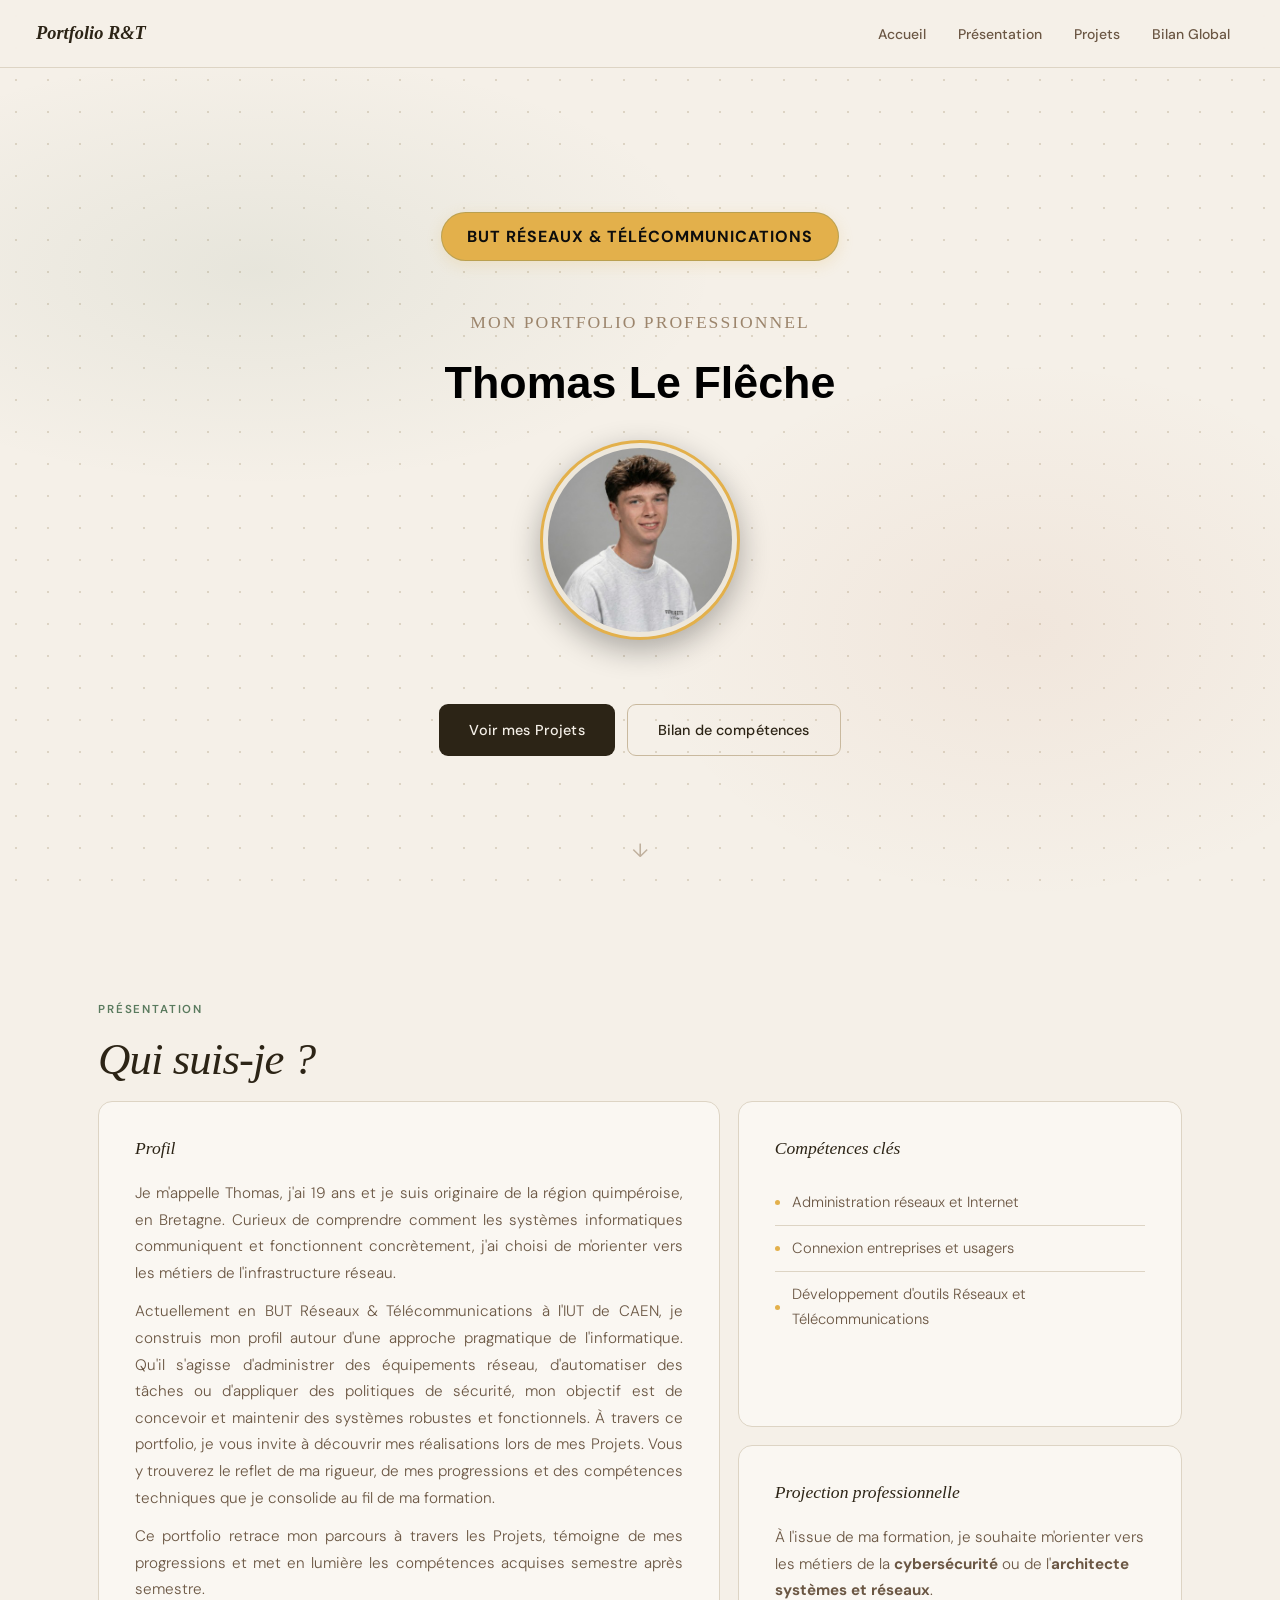
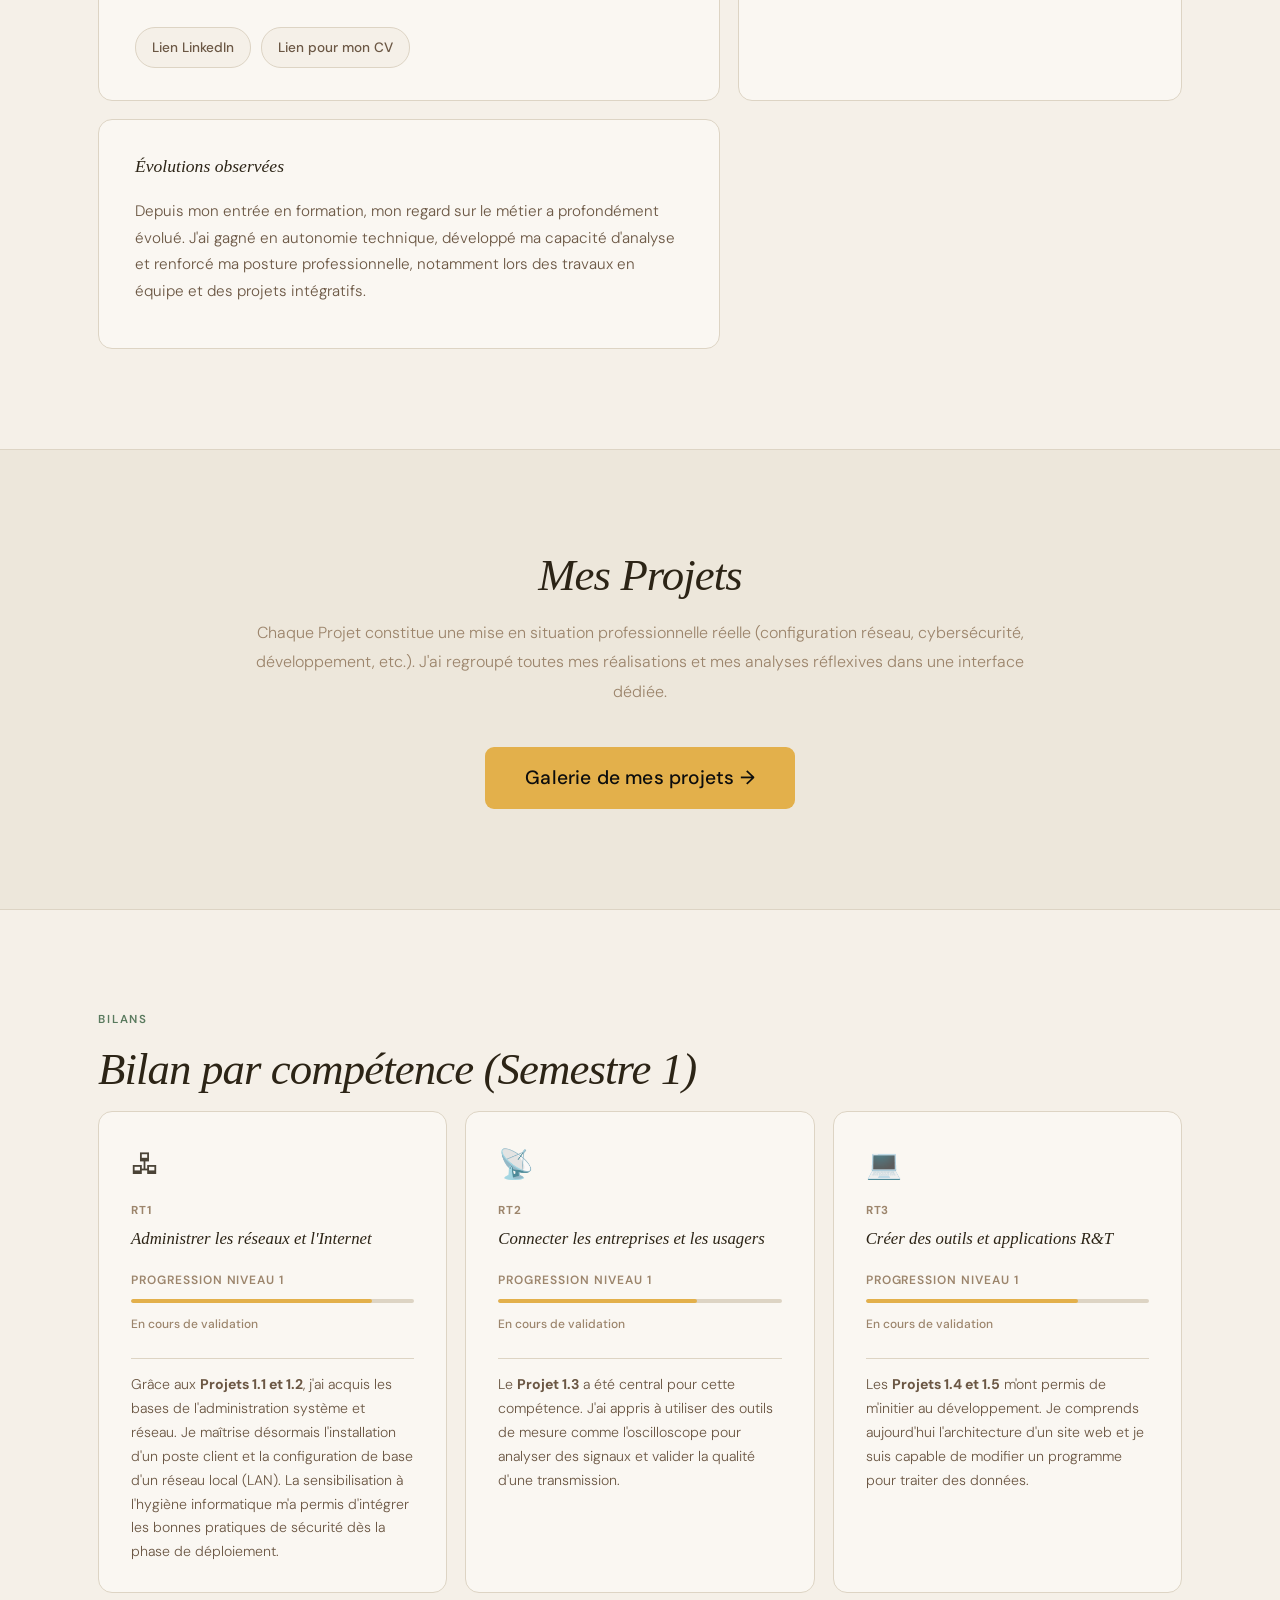
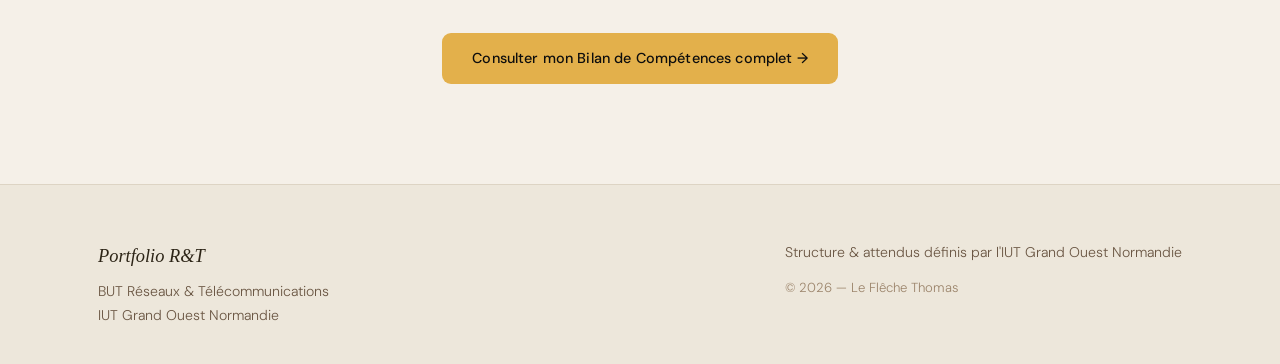
==== commit 203e2f9b: "1" ====
--- a/index.html
+++ b/index.html
@@ -110,7 +110,7 @@
         <div class="pres__card pres__card--main">
           <h3>Profil</h3>
           <p>
-            Je m'appelle Thomas, j'ai 19 ans et je suis originaire de la région quimpéroise. 
+            Je m'appelle Thomas, j'ai 19 ans et je suis originaire de la région quimpéroise, en Bretagne. 
             Curieux de comprendre comment les systèmes informatiques communiquent et fonctionnent concrètement, 
             j'ai choisi de m'orienter vers les métiers de l'infrastructure réseau. 
           </p>
@@ -162,96 +162,16 @@
     </div>
   </section>
 
-  <section class="section section--dark" id="saes">
-    <div class="container">
-      <div class="section__label">Situations d'Apprentissage</div>
+ <section class="section section--dark" id="saes">
+    <div class="container" style="text-align: center;">
       <h2 class="section__title">Mes Projets</h2>
-      <p class="section__intro">
-        Chaque Projet constitue une mise en situation professionnelle réelle.
-        Cliquez sur une carte pour découvrir mon analyse complète sur une page dédiée.
+      <p class="section__intro" style="max-width: 800px; margin: 0 auto 40px auto;">
+        Chaque Projet constitue une mise en situation professionnelle réelle (configuration réseau, cybersécurité, développement, etc.). J'ai regroupé toutes mes réalisations et mes analyses réflexives dans une interface dédiée.
       </p>
 
-      <div class="saes__filters">
-        <button class="filter-btn active" data-filter="all">Toutes</button>
-        <button class="filter-btn" data-filter="s1">S1</button>
-      </div>
-
-      <div class="saes__grid">
-        <article class="sae-card" data-sem="s1">
-          <div class="sae-card__header">
-            <span class="sae-card__code">Projet 1.1</span>
-            <span class="sae-card__sem">S1</span>
-          </div>
-          <h3 class="sae-card__title">Sensibilisation à l'hygiène informatique</h3>
-          <div class="sae-card__acs">
-            <span class="ac-tag">AC11.02</span><span class="ac-tag">AC11.04</span><span class="ac-tag">AC11.05</span>
-          </div>
-          <div style="margin-top: 15px; margin-bottom: 20px;">
-            <p style="color: var(--text-muted); font-size: 0.9rem;">Analyse de la politique de sécurité et identification des risques en milieu professionnel.</p>
-          </div>
-          <a href="sae11.html" class="btn btn--ghost" style="width: 100%; justify-content: center;">Voir le projet complet →</a>
-        </article>
-
-        <article class="sae-card" data-sem="s1">
-          <div class="sae-card__header">
-            <span class="sae-card__code">Projet 1.2</span>
-            <span class="sae-card__sem">S1</span>
-          </div>
-          <h3 class="sae-card__title">S'initier aux réseaux informatiques</h3>
-          <div class="sae-card__acs">
-            <span class="ac-tag">AC11.01</span><span class="ac-tag">AC11.02</span><span class="ac-tag">AC11.03</span><span class="ac-tag">AC11.06</span>
-          </div>
-          <div style="margin-top: 15px; margin-bottom: 20px;">
-            <p style="color: var(--text-muted); font-size: 0.9rem;">Configuration de base d'un réseau local et installation de postes clients.</p>
-          </div>
-          <a href="sae12.html" class="btn btn--ghost" style="width: 100%; justify-content: center;">Voir le projet complet →</a>
-        </article>
-
-        <article class="sae-card" data-sem="s1">
-          <div class="sae-card__header">
-            <span class="sae-card__code">Projet 1.3</span>
-            <span class="sae-card__sem">S1</span>
-          </div>
-          <h3 class="sae-card__title">Découverte des dispositifs de transmission</h3>
-          <div class="sae-card__acs">
-            <span class="ac-tag">AC12.01</span><span class="ac-tag">AC12.03</span><span class="ac-tag">AC12.05</span>
-          </div>
-          <div style="margin-top: 15px; margin-bottom: 20px;">
-            <p style="color: var(--text-muted); font-size: 0.9rem;">Mesure et analyse de signaux pour comprendre les principes de la transmission de données.</p>
-          </div>
-          <a href="sae13.html" class="btn btn--ghost" style="width: 100%; justify-content: center;">Voir le projet complet →</a>
-        </article>
-
-        <article class="sae-card" data-sem="s1">
-          <div class="sae-card__header">
-            <span class="sae-card__code">Projet 1.4</span>
-            <span class="sae-card__sem">S1</span>
-          </div>
-          <h3 class="sae-card__title">Se présenter sur Internet</h3>
-          <div class="sae-card__acs">
-            <span class="ac-tag">AC13.01</span><span class="ac-tag">AC13.04</span>
-          </div>
-          <div style="margin-top: 15px; margin-bottom: 20px;">
-            <p style="color: var(--text-muted); font-size: 0.9rem;">Apprentissage de l'architecture d'un site Web et utilisation des outils de développement.</p>
-          </div>
-          <a href="sae14.html" class="btn btn--ghost" style="width: 100%; justify-content: center;">Voir le projet complet →</a>
-        </article>
-
-        <article class="sae-card" data-sem="s1">
-          <div class="sae-card__header">
-            <span class="sae-card__code">Projet 1.5</span>
-            <span class="sae-card__sem">S1</span>
-          </div>
-          <h3 class="sae-card__title">Traitement des données</h3>
-          <div class="sae-card__acs">
-            <span class="ac-tag">AC13.02</span><span class="ac-tag">AC13.03</span><span class="ac-tag">AC13.05</span>
-          </div>
-          <div style="margin-top: 15px; margin-bottom: 20px;">
-            <p style="color: var(--text-muted); font-size: 0.9rem;">Lire, exécuter et modifier un programme pour traiter des ensembles de données.</p>
-          </div>
-          <a href="sae15.html" class="btn btn--ghost" style="width: 100%; justify-content: center;">Voir le projet complet →</a>
-        </article>
-      </div>
+      <a href="projets.html" class="btn btn--primary" style="background: #e3b04b; color: #0d0d0d; font-size: 1.2rem; padding: 15px 40px;">
+        Galerie de mes projets →
+      </a>
     </div>
   </section>
 
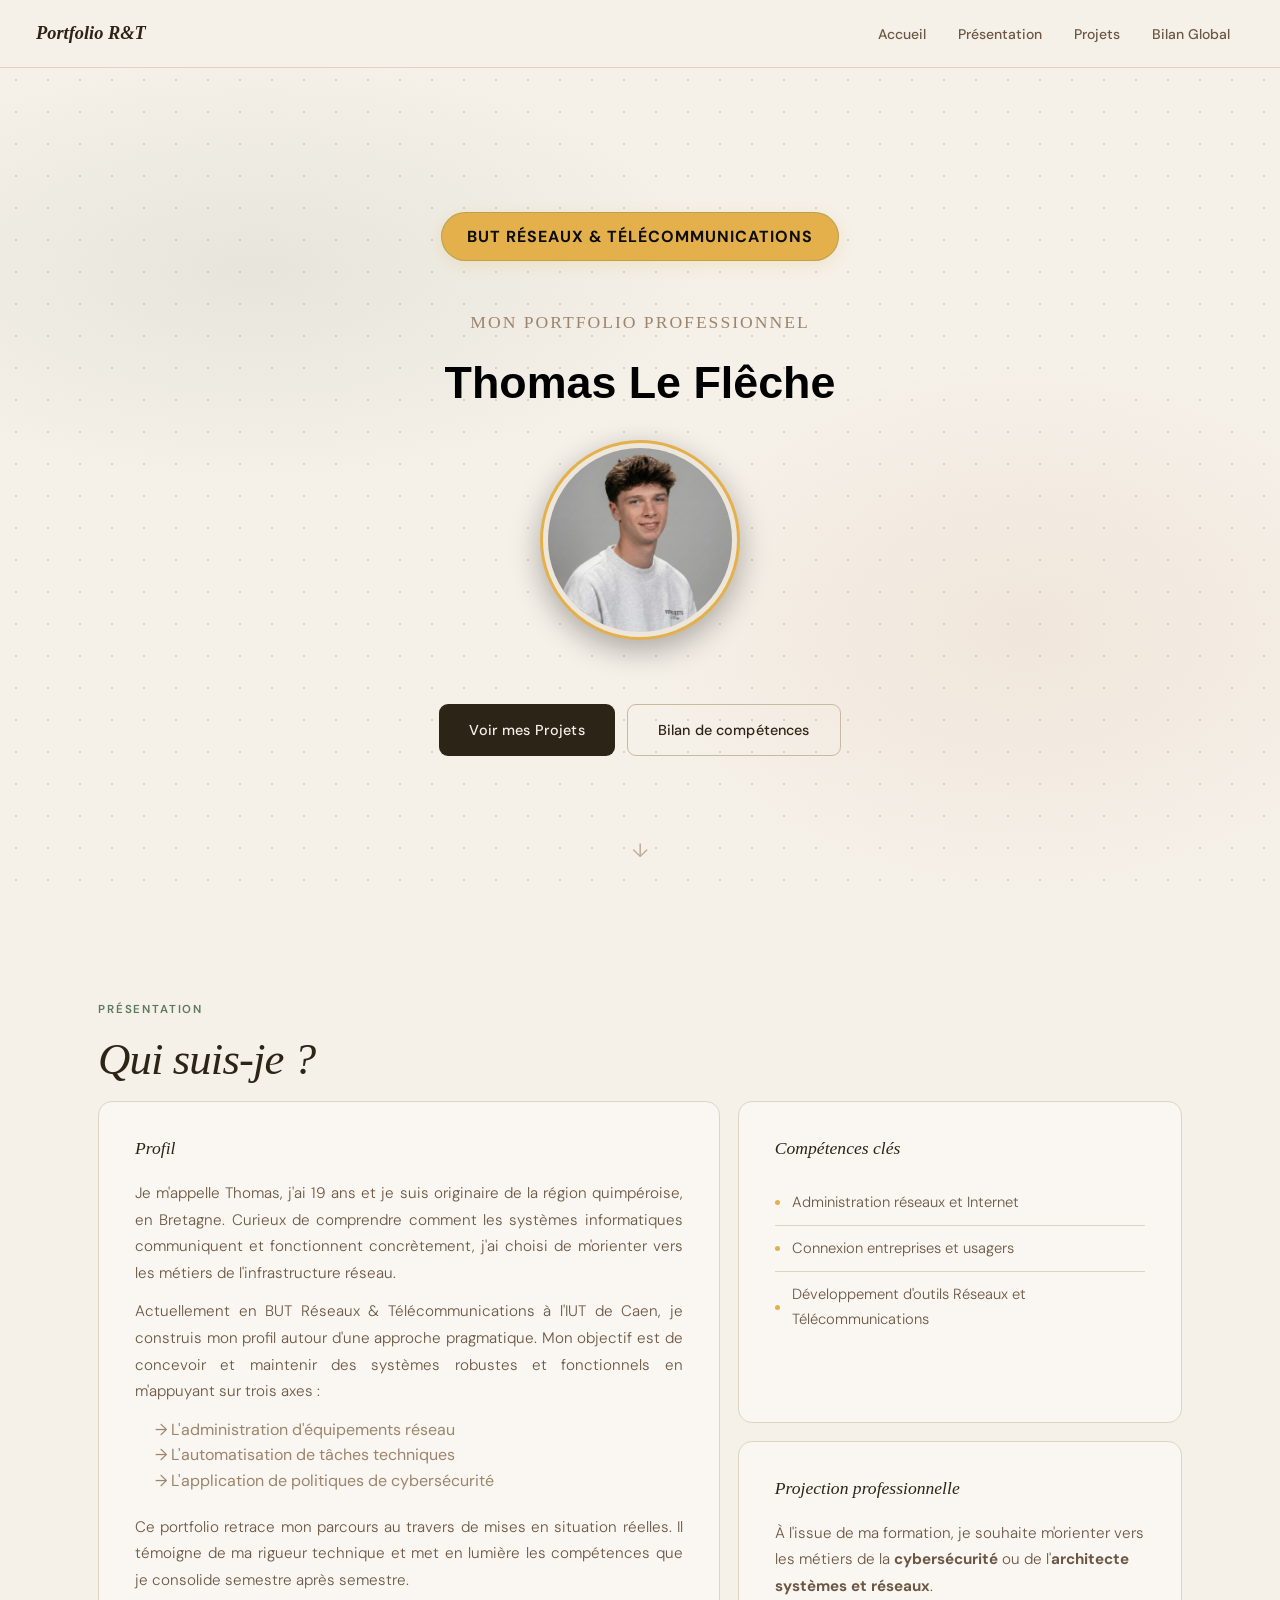
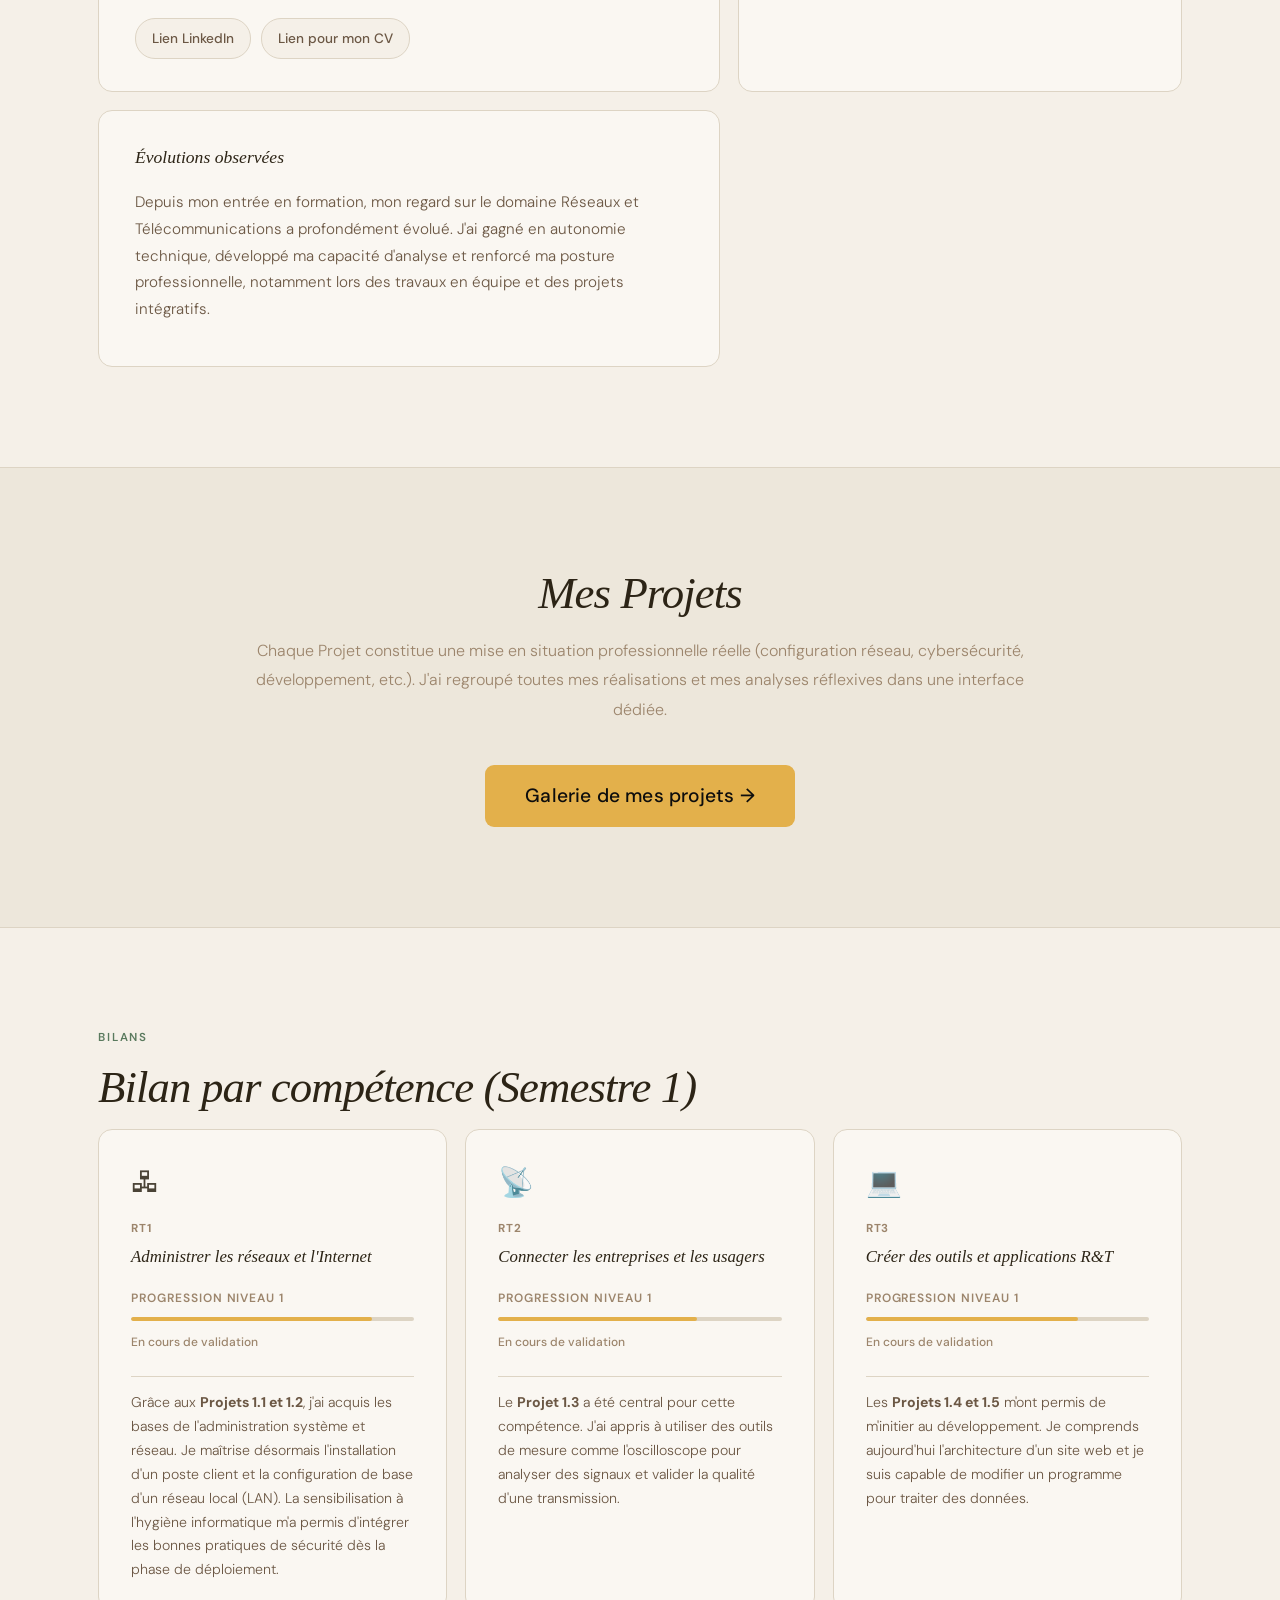
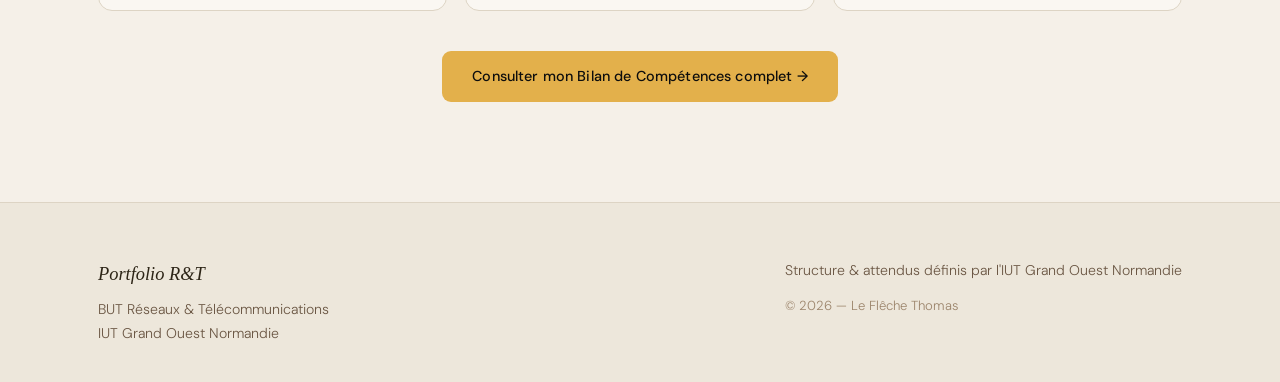
==== commit 4463daf3: "1" ====
--- a/index.html
+++ b/index.html
@@ -110,22 +110,20 @@
         <div class="pres__card pres__card--main">
           <h3>Profil</h3>
           <p>
-            Je m'appelle Thomas, j'ai 19 ans et je suis originaire de la région quimpéroise, en Bretagne. 
-            Curieux de comprendre comment les systèmes informatiques communiquent et fonctionnent concrètement, 
-            j'ai choisi de m'orienter vers les métiers de l'infrastructure réseau. 
-          </p>
-          <p>Actuellement en BUT Réseaux & Télécommunications à l'IUT de CAEN, 
-            je construis mon profil autour d'une approche pragmatique de l'informatique. Qu'il s'agisse d'administrer des équipements réseau, 
-            d'automatiser des tâches ou d'appliquer des politiques de sécurité, mon objectif est de concevoir et maintenir des systèmes robustes et fonctionnels.
-            À travers ce portfolio, je vous invite à découvrir mes réalisations lors de mes Projets. 
-            Vous y trouverez le reflet de ma rigueur, de mes progressions et des compétences techniques que je consolide au fil de ma formation.
-          </p>
-          <p>
-            Ce portfolio retrace mon parcours à travers les Projets, témoigne de mes
-            progressions et met en lumière les compétences acquises semestre après
-            semestre.
-          </p>
-          <div class="pres__links">
+            Je m'appelle Thomas, j'ai 19 ans et je suis originaire de la région quimpéroise, en Bretagne. Curieux de comprendre comment les systèmes informatiques communiquent et fonctionnent concrètement, j'ai choisi de m'orienter vers les métiers de l'infrastructure réseau. 
+          </p>
+          <p>
+            Actuellement en BUT Réseaux & Télécommunications à l'IUT de Caen, je construis mon profil autour d'une approche pragmatique. Mon objectif est de concevoir et maintenir des systèmes robustes et fonctionnels en m'appuyant sur trois axes :
+          </p>
+          <ul style="margin: 10px 0 20px 20px; color: var(--text-dim); line-height: 1.6;">
+            <li>→ L'administration d'équipements réseau</li>
+            <li>→ L'automatisation de tâches techniques</li>
+            <li>→ L'application de politiques de cybersécurité</li>
+          </ul>
+          <p>
+            Ce portfolio retrace mon parcours au travers de mises en situation réelles. Il témoigne de ma rigueur technique et met en lumière les compétences que je consolide semestre après semestre.
+          </p>
+          <div class="pres__links" style="margin-top: 25px;">
             <a href="https://www.linkedin.com/in/thomas-le-fleche-48b025350" class="link-pill" target="_blank">Lien LinkedIn</a>
             <a href="CV-Thomas-LE-FLECHE.pdf" class="link-pill" target="_blank">Lien pour mon CV </a>
           </div>
@@ -152,7 +150,7 @@
         <div class="pres__card">
           <h3>Évolutions observées</h3>
           <p>
-            Depuis mon entrée en formation, mon regard sur le métier a profondément
+            Depuis mon entrée en formation, mon regard sur le domaine Réseaux et Télécommunications a profondément
             évolué. J'ai gagné en autonomie technique, développé ma capacité d'analyse
             et renforcé ma posture professionnelle, notamment lors des travaux en
             équipe et des projets intégratifs.
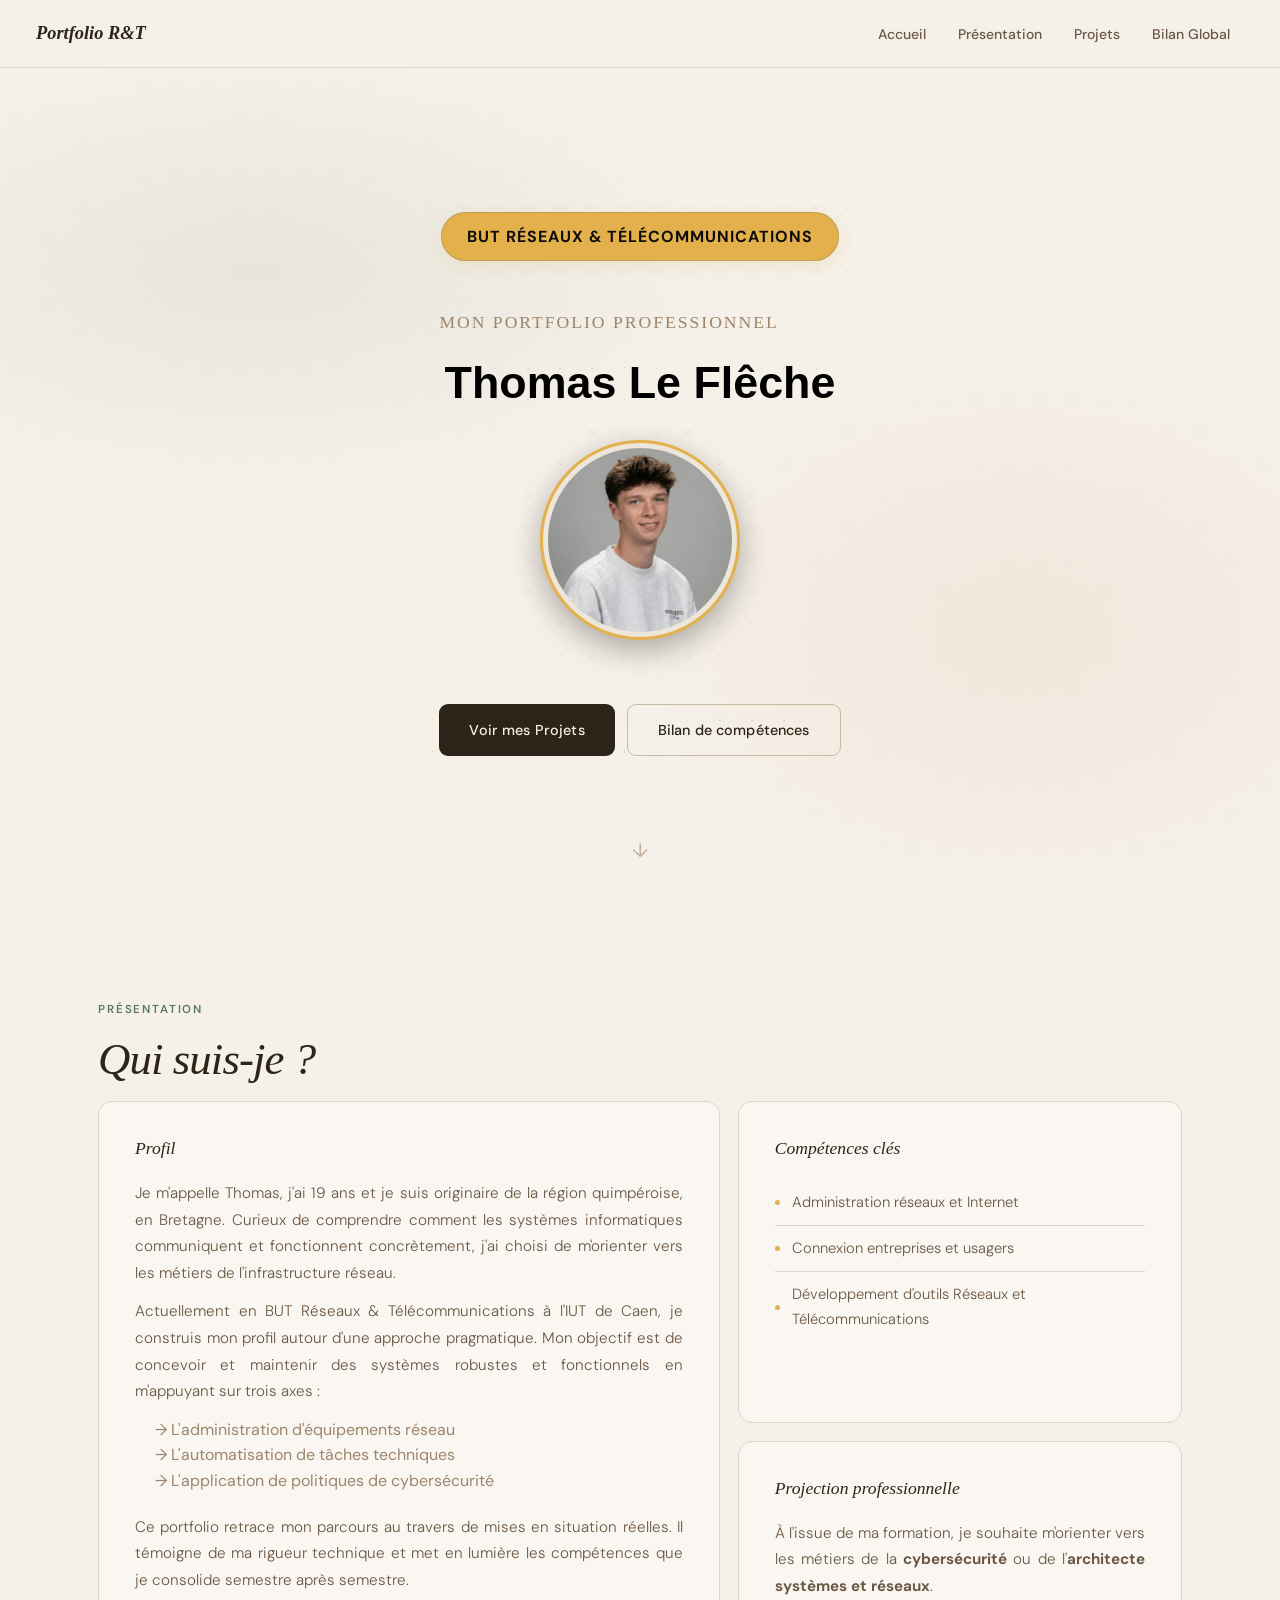
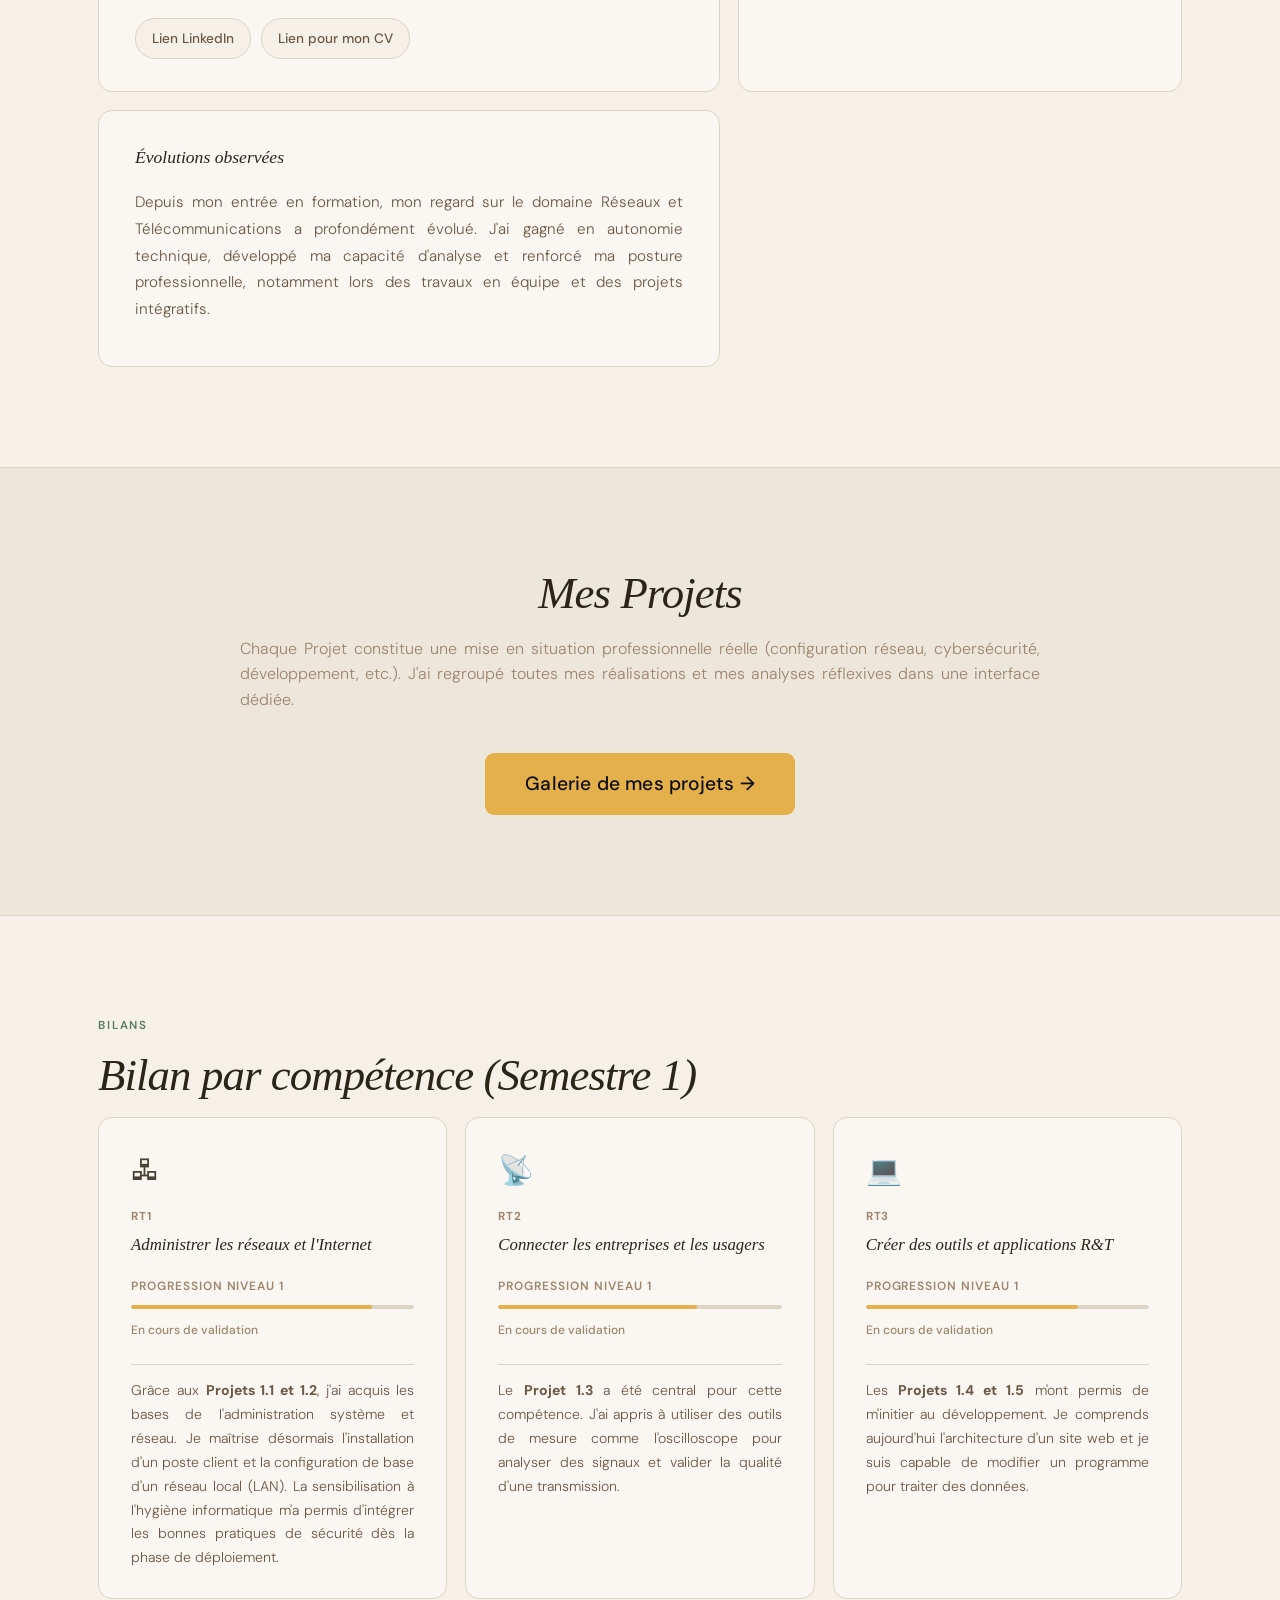
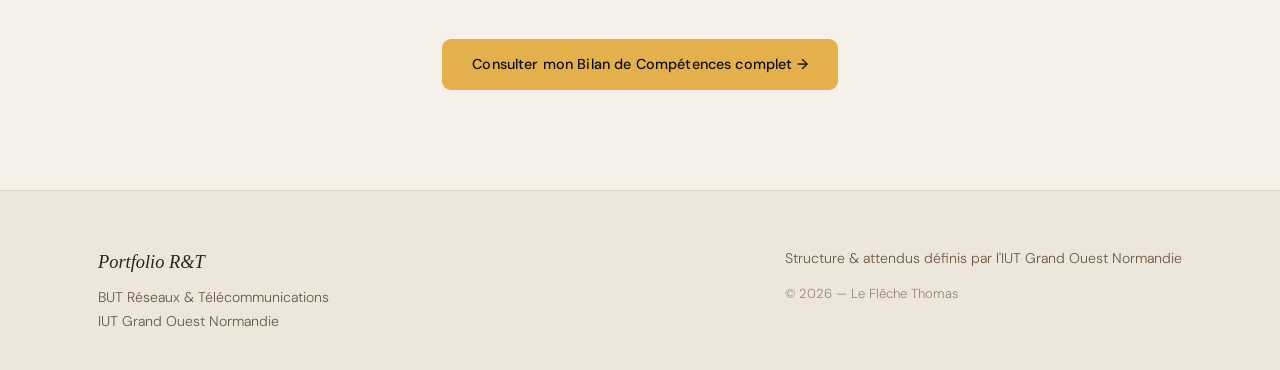
==== commit 24e62daa: "1" ====
--- a/index.html
+++ b/index.html
@@ -8,6 +8,10 @@
   <link href="https://fonts.googleapis.com/css2?family=Syne:wght@400;600;700;800&family=DM+Sans:ital,opsz,wght@0,9..40,300;0,9..40,400;0,9..40,500;1,9..40,300&display=swap" rel="stylesheet" />
   
   <style>
+    p, .section__intro {
+    text-align: justify;
+    line-height: 1.6;
+    }
     /* Styles pour l'accueil */
     .hero__name {
       font-family: 'Syne', sans-serif;
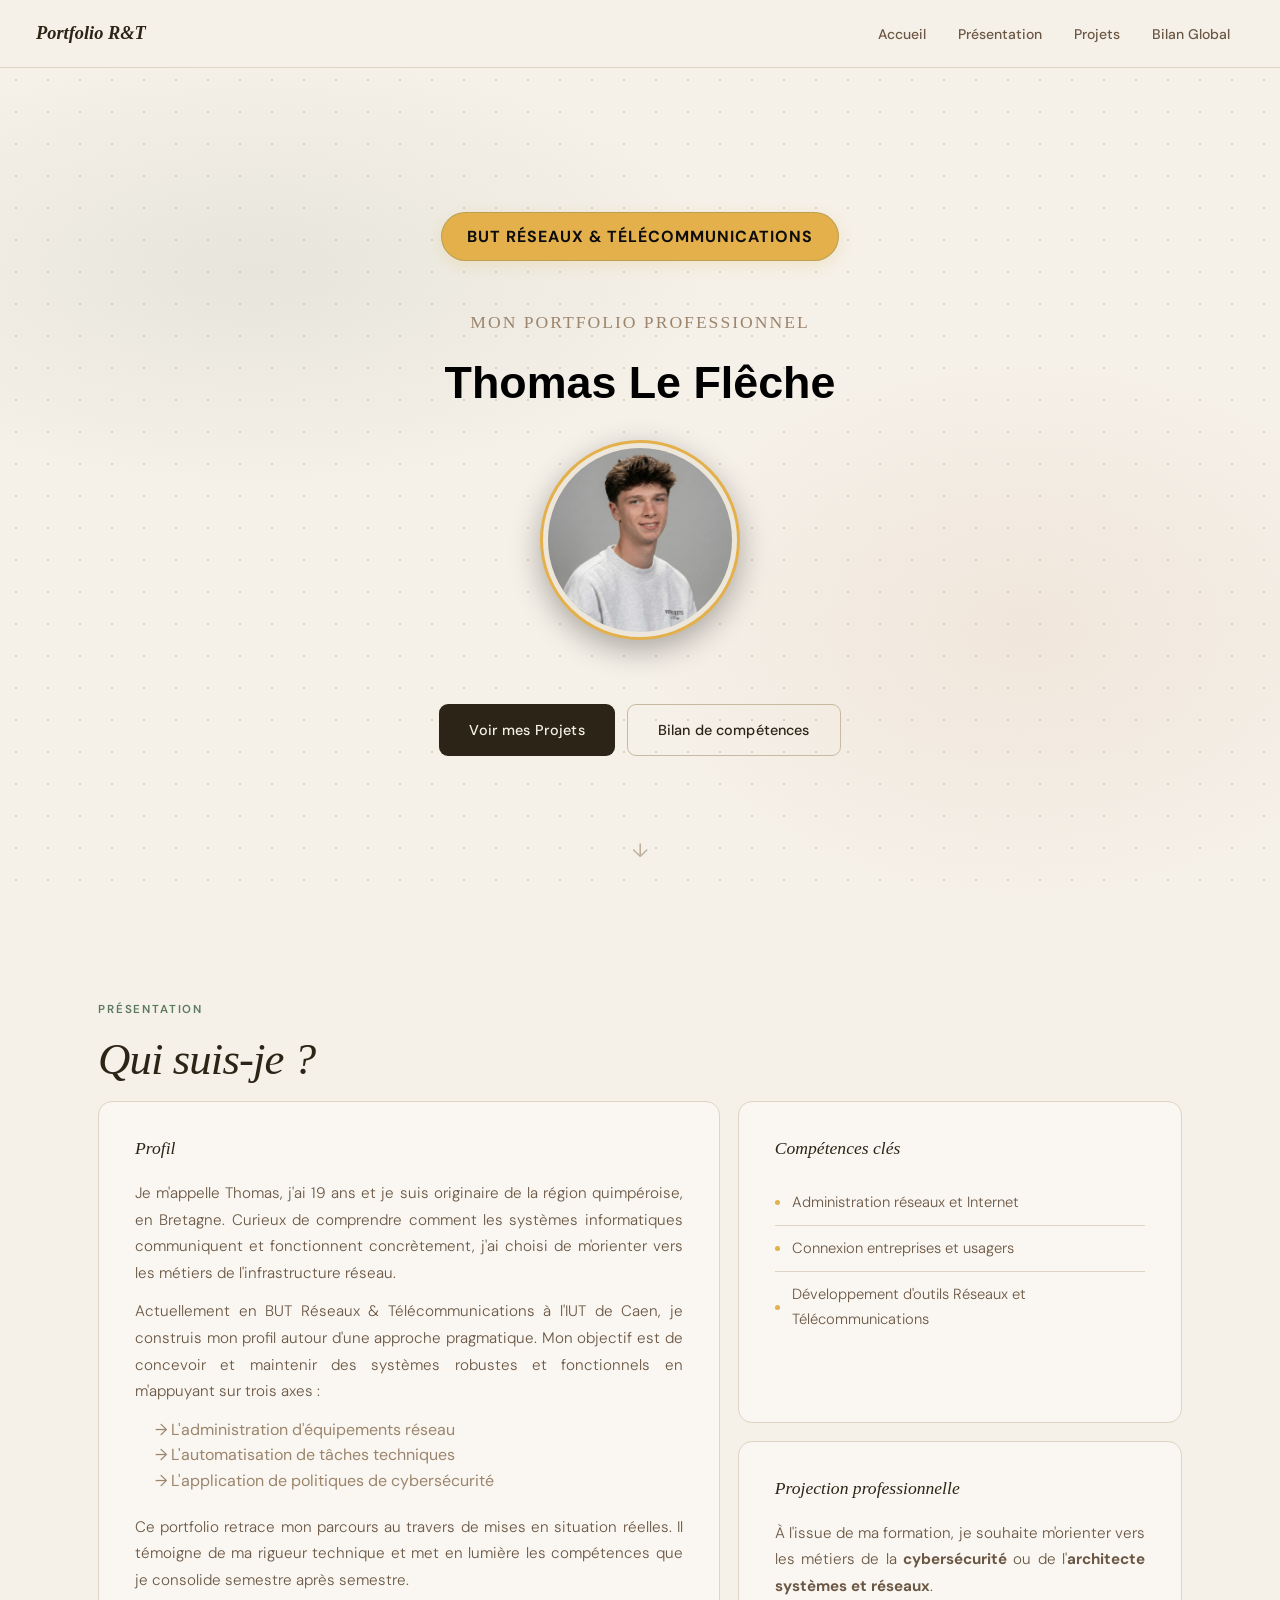
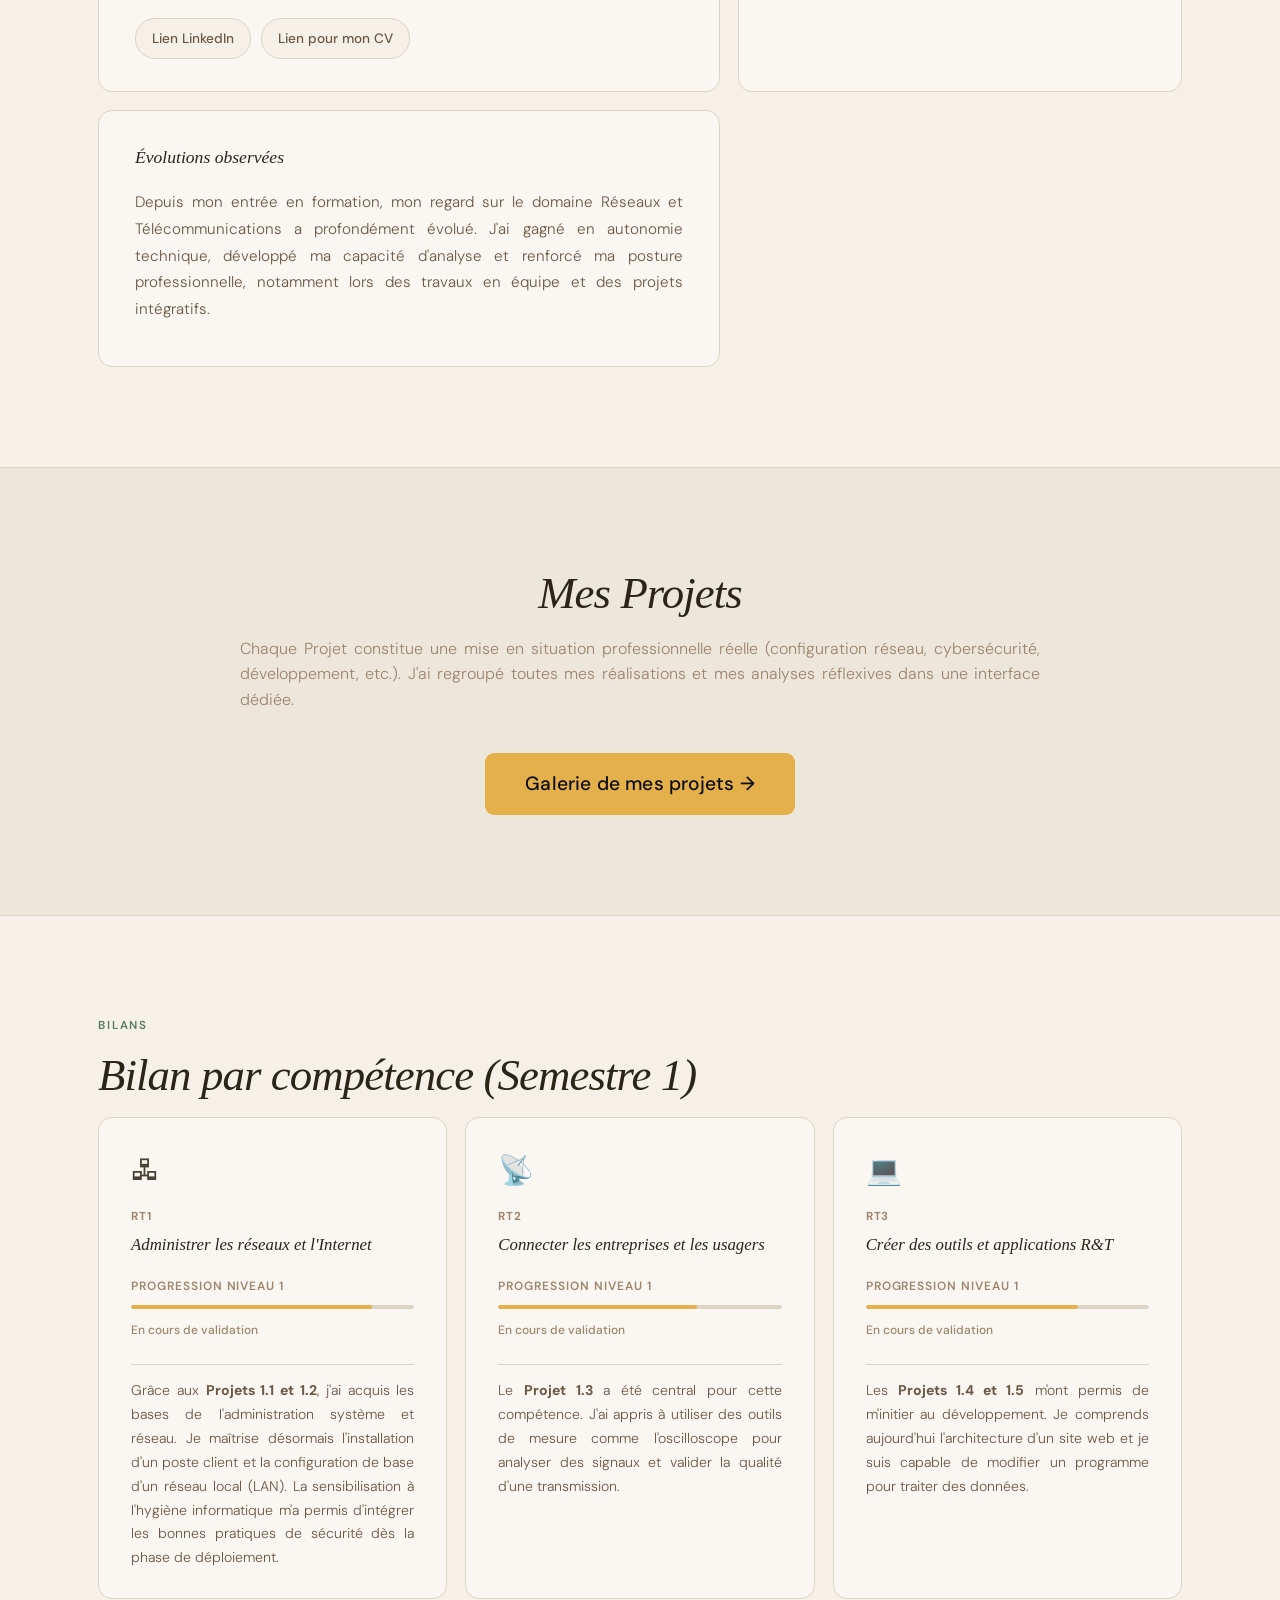
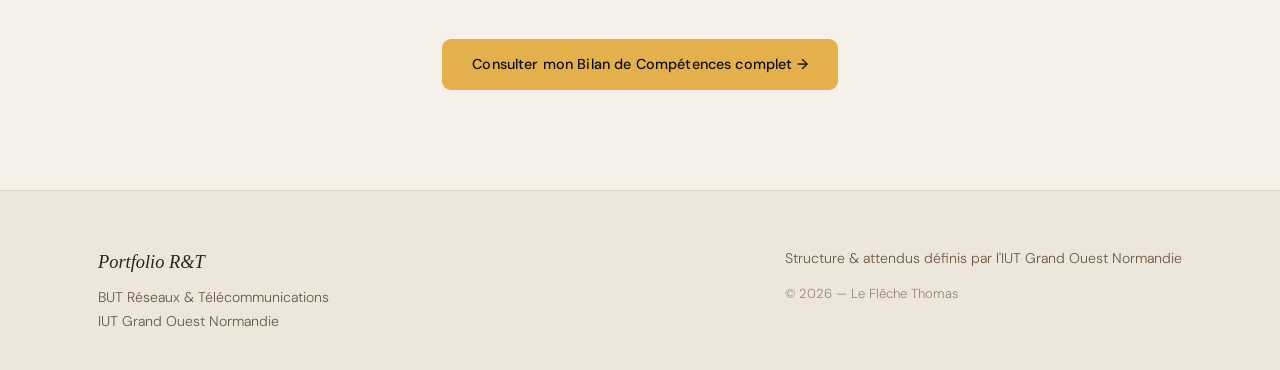
==== commit a169d552: "1" ====
--- a/index.html
+++ b/index.html
@@ -57,6 +57,7 @@
       text-transform: uppercase;
       letter-spacing: 2px;
       margin-top: 20px;
+      text-align: center; /* ← Ajoute cette ligne pour centrer parfaitement */
     }
 
     /* Justification du texte de présentation */
@@ -129,7 +130,7 @@
           </p>
           <div class="pres__links" style="margin-top: 25px;">
             <a href="https://www.linkedin.com/in/thomas-le-fleche-48b025350" class="link-pill" target="_blank">Lien LinkedIn</a>
-            <a href="CV-Thomas-LE-FLECHE.pdf" class="link-pill" target="_blank">Lien pour mon CV </a>
+            <a href="a_signé.pdf" class="link-pill" target="_blank">Lien pour mon CV </a>
           </div>
         </div>
 
